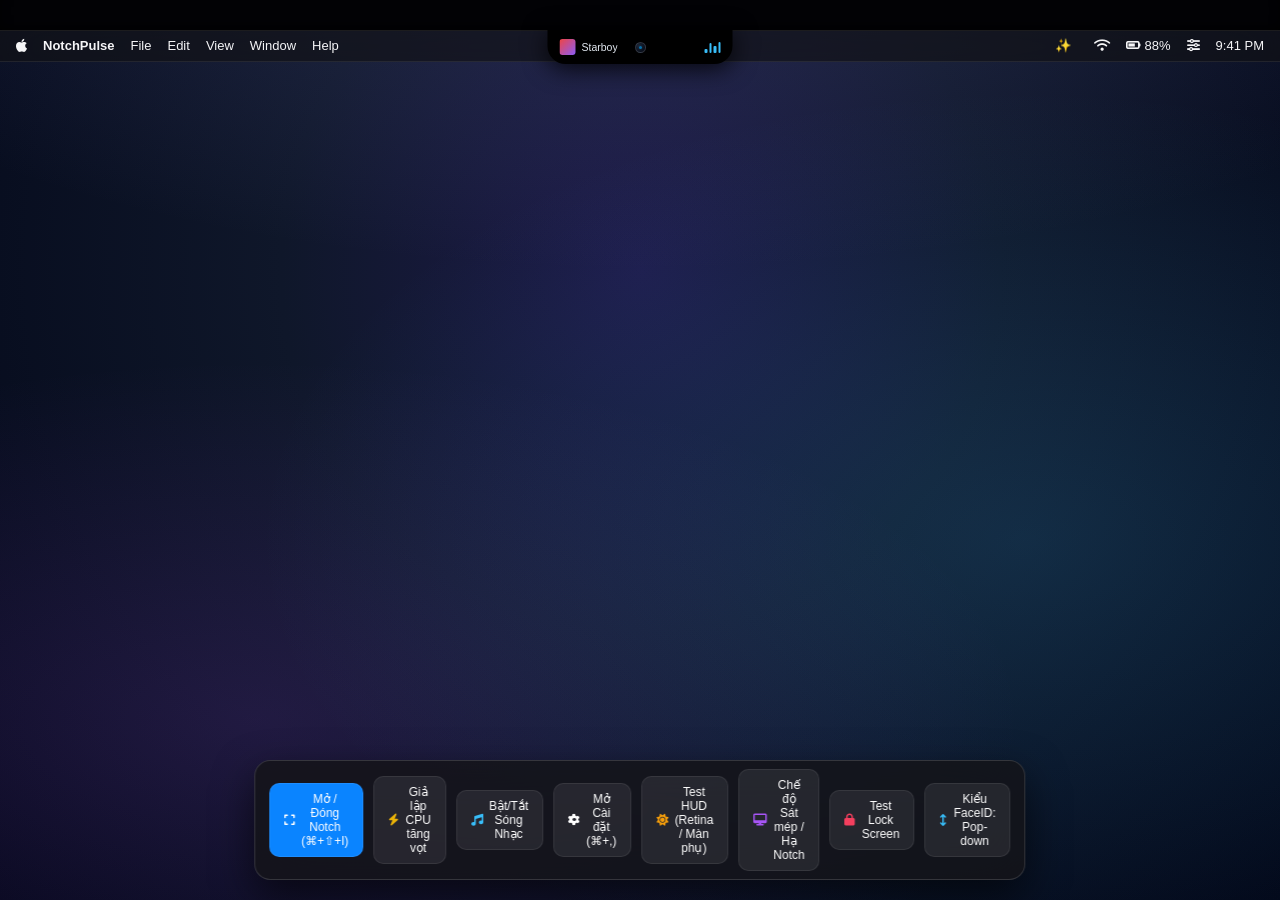
==== simulator/index.html @ 9ddbe123 "refactor(calendar): simplify event rows to clean native look and keep zero-overhead time scrolling" ====
<!DOCTYPE html>
<html lang="vi">
<head>
  <meta charset="UTF-8">
  <meta name="viewport" content="width=device-width, initial-scale=1.0">
  <title>NotchPulse - Interactive Web Simulator</title>
  <link rel="stylesheet" href="style.css?v=2.9.4.2">
  <!-- Phosphor / Lucide Icons via SVG or CDN -->
  <link rel="stylesheet" href="https://cdnjs.cloudflare.com/ajax/libs/font-awesome/6.5.1/css/all.min.css">
</head>
<body class="bezel-mode">

  <!-- macOS Desktop Container -->
  <div class="desktop">
    <div class="desktop-wallpaper"></div>

    <!-- macOS Menu Bar -->
    <div class="menu-bar">
      <div class="menu-left">
        <span class="menu-item"><i class="fa-brands fa-apple" style="font-size: 15px;"></i></span>
        <span class="menu-item menu-app-name">NotchPulse</span>
        <span class="menu-item">File</span>
        <span class="menu-item">Edit</span>
        <span class="menu-item">View</span>
        <span class="menu-item">Window</span>
        <span class="menu-item">Help</span>
      </div>

      <div class="menu-right">
        <!-- Sparkle Menu Button for NotchPulse -->
        <button id="sparkleMenuBtn" class="sparkle-icon-btn" title="NotchPulse Options">
          <i class="fa-solid fa-sparkles"></i> ✨
        </button>
        <span class="menu-item"><i class="fa-solid fa-wifi"></i></span>
        <span class="menu-item"><i class="fa-solid fa-battery-three-quarters"></i> 88%</span>
        <span class="menu-item"><i class="fa-solid fa-sliders"></i></span>
        <span class="menu-item" id="menuClock">9:41 PM</span>
      </div>
    </div>

    <!-- Sparkle Dropdown Menu -->
    <div id="sparkleMenu" class="menu-dropdown">
      <div class="dropdown-item" onclick="toggleSettings(true)">
        <span>Settings...</span>
        <span style="font-size: 11px; opacity: 0.6;">⌘,</span>
      </div>
      <div class="dropdown-item">Check for Updates...</div>
      <div class="dropdown-divider"></div>
      <div class="dropdown-item" onclick="location.reload()">Restart NotchPulse</div>
      <div class="dropdown-item" style="color: #ff6b6b;">Quit</div>
    </div>

    <!-- ==========================================
         INTERACTIVE NOTCH PULSE
         ========================================== -->
    <div class="notch-wrapper">
      <div id="notchPulse" class="notch" onclick="toggleNotch()">
        
        <!-- Closed Notch State -->
        <div class="notch-closed-content">
          <!-- HUD Preview Overlay (Retina vs External Display) -->
          <div class="hud-sneak-preview" id="hudSneakPreview" style="display: none;">
            <div class="hud-left" id="hudDisplayToggle" onclick="toggleHudDisplay(event)" title="Click để chuyển đổi giữa Retina & Màn phụ">
              <i id="hudIcon" class="fa-solid fa-sun" style="color: #fff; font-size: 13px;"></i>
              <span id="hudTitle" style="color: #fff; font-size: 13px; font-weight: 600;">Retina</span>
            </div>
            <div class="camera-cutout">
              <div class="camera-lens-dot"></div>
            </div>
            <div class="hud-right">
              <div class="hud-slider-track">
                <div class="hud-slider-fill" id="hudSliderFill" style="width: 65%;"></div>
              </div>
              <span id="hudPercent" style="color: #888; font-size: 12px; font-weight: 500; min-width: 28px;">65%</span>
            </div>
          </div>

          <div class="music-sneak-preview" id="musicSneakPreview">
            <!-- Left: Song Preview -->
            <div class="sneak-song-info">
              <div class="sneak-album-art"></div>
              <span>Starboy</span>
            </div>

            <!-- Center: Camera Lens -->
            <div class="camera-cutout">
              <div class="camera-lens-dot"></div>
            </div>

            <!-- Right: Dynamic Audio Wave Visualizer -->
            <div class="wave-bars">
              <div class="wave-bar"></div>
              <div class="wave-bar"></div>
              <div class="wave-bar"></div>
              <div class="wave-bar"></div>
            </div>
          </div>
        </div>

        <!-- Open Notch State (640px x 190px) -->
        <div class="notch-open-content" onclick="event.stopPropagation()">
          
          <!-- Header Bar: Tabs, Camera Cutout & Status (100% Matching Native NotchPulse) -->
          <div class="notch-header">
            <!-- Left: Capsule Tab Bar (Icon-only matching TabSelectionView.swift & user screenshot) -->
            <div class="tabs-capsule" id="tabsCapsule">
              <button class="tab-btn" data-tab="home" title="Home">
                <i class="fa-solid fa-house"></i>
              </button>
              <button class="tab-btn" data-tab="shelf" title="Shelf">
                <i class="fa-solid fa-inbox"></i>
              </button>
              <!-- NEW STATS TAB -->
              <button id="tabBtnStats" class="tab-btn active" data-tab="stats" title="System Monitor">
                <i class="fa-solid fa-microchip"></i>
              </button>
            </div>

            <!-- Center: Hardware Camera Notch Area -->
            <div class="header-notch-center">
              <div class="header-camera-lens">
                <div class="camera-lens-dot"></div>
              </div>
            </div>

            <!-- Right: Status Indicators (Camera, Battery 51%, Settings, Close) -->
            <div class="header-actions">
              <!-- Camera Mirror Icon -->
              <button class="header-btn" title="Mirror/Webcam" onclick="toggleCameraPreview()">
                <i class="fa-solid fa-camera"></i>
              </button>
              
              <!-- Battery Indicator matching user's photo (51% + Charging Plug) -->
              <div class="header-battery-group" title="Battery: 51% (Charging)">
                <span class="header-cam-dot"></span>
                <span class="header-battery-pct">51%</span>
                <div class="header-battery-icon-pill">
                  <div class="header-battery-level-fill"></div>
                  <i class="fa-solid fa-bolt header-battery-bolt"></i>
                </div>
              </div>

              <!-- Settings & Close -->
              <button class="header-btn" title="Settings" onclick="toggleSettings(true)">
                <i class="fa-solid fa-gear"></i>
              </button>
              <button class="header-btn close-btn" title="Close Notch" onclick="toggleNotch(false)">
                <i class="fa-solid fa-xmark"></i>
              </button>
            </div>
          </div>

          <!-- TAB 1: HOME PANE -->
          <div id="tabPane-home" class="tab-pane">
            <div class="home-view">
              <div class="music-player-card">
                <div class="player-art">🎵</div>
                <div class="player-details">
                  <div class="song-title">AIN BOY &amp; HYO</div>
                  <div class="artist-name">AY HI</div>
                  <div class="progress-bar-wrap">
                    <div class="progress-bar-fill" style="width: 45%;"></div>
                  </div>
                  <div class="player-controls">
                    <i class="fa-solid fa-backward-step control-icon"></i>
                    <i class="fa-solid fa-play control-icon" style="font-size: 16px; color: #fff;"></i>
                    <i class="fa-solid fa-forward-step control-icon"></i>
                    <i class="fa-solid fa-volume-high control-icon" style="font-size: 12px; margin-left: 8px;"></i>
                    <span style="font-size: 10.5px; color: #888; margin-left: auto;">5:31</span>
                  </div>
                </div>
              </div>
              <!-- RIGHT: CALENDAR WIDGET MATCHING USER SCREENSHOT -->
              <div class="calendar-widget-card" id="calendarWidget">
                <!-- Top Row: Month/Year + Date Picker -->
                <div class="cal-top-row">
                  <div class="cal-month-year">
                    <div class="cal-month">Sep</div>
                    <div class="cal-year">2026</div>
                  </div>

                  <!-- Date Picker with Hover Expansion -->
                  <div class="cal-date-picker" id="calDatePicker">
                    <div class="date-item">
                      <span class="day-name">Wed</span>
                      <span class="day-num">02</span>
                    </div>
                    <div class="date-item">
                      <span class="day-name">Thu</span>
                      <span class="day-num">03</span>
                    </div>
                    <div class="date-item active">
                      <span class="day-name">Fri</span>
                      <span class="day-num">04</span>
                    </div>
                    <div class="date-item">
                      <span class="day-name">Sat</span>
                      <span class="day-num">05</span>
                    </div>
                    <div class="date-item">
                      <span class="day-name">Sun</span>
                      <span class="day-num">06</span>
                    </div>
                    <div class="date-item">
                      <span class="day-name">Mon</span>
                      <span class="day-num">07</span>
                    </div>
                  </div>
                </div>

                <!-- Event List filling down to the bottom -->
                <div class="cal-events-list">
                  <div class="event-item">
                    <div class="event-indicator green"></div>
                    <div class="event-details">
                      <span class="event-title">Lab Meeting</span>
                      <span class="event-time">11:00 - 12:30</span>
                    </div>
                  </div>
                  <div class="event-item">
                    <div class="event-indicator cyan"></div>
                    <div class="event-details">
                      <span class="event-title">Dinner</span>
                      <span class="event-time">18:00 - 19:30</span>
                    </div>
                  </div>
                  <div class="event-item">
                    <div class="event-indicator purple"></div>
                    <div class="event-details">
                      <span class="event-title">Antigravity Coding</span>
                      <span class="event-time">20:30</span>
                    </div>
                  </div>
                </div>
              </div>

              <!-- Camera Mirror Card (Appears instantly without delay) -->
              <div class="camera-mirror-card" id="cameraMirrorCard" style="display: none;">
                <div class="mirror-video-sim">
                  <div class="mirror-dot-live"></div>
                  <i class="fa-solid fa-camera mirror-sim-icon"></i>
                  <span class="mirror-sim-label">Live Camera</span>
                </div>
              </div>
            </div>
          </div>

          <!-- TAB 2: SHELF PANE (100% MATCHING USER SCREENSHOT) -->
          <div id="tabPane-shelf" class="tab-pane">
            <div class="shelf-view">
              <!-- Left Card: AirDrop with dashed border -->
              <div class="shelf-card airdrop-card">
                <div class="airdrop-icon-circle">
                  <i class="fa-solid fa-podcast"></i>
                </div>
                <span class="shelf-card-title">AirDrop</span>
              </div>
              <!-- Right Card: Dropped File with dashed border -->
              <div class="shelf-card file-card">
                <div class="shelf-file-badge">
                  <div class="zip-tag">ZIP</div>
                  <i class="fa-solid fa-file-zipper file-zip-icon"></i>
                </div>
                <span class="shelf-card-title">NotchPulse<br>main.zip</span>
              </div>
            </div>
          </div>

          <!-- TAB 3: STATS PANE (OUR NEW FEATURE IN EXACT 'STATS' APP STYLE!) -->
          <div id="tabPane-stats" class="tab-pane active">
            <div class="stats-view">
              
              <!-- CPU CARD -->
              <div class="stat-card">
                <div class="stat-header">
                  <div class="stat-title-group">
                    <div class="stat-icon-badge cpu"><i class="fa-solid fa-microchip"></i></div>
                    <span class="stat-name">CPU</span>
                  </div>
                  <span id="statCpuVal" class="stat-value cpu">14%</span>
                </div>

                <!-- Real-time Sparkline Graph -->
                <div class="sparkline-container">
                  <svg id="cpuSparkline" class="sparkline-svg"></svg>
                </div>

                <!-- Segmented Bar (User | System | Idle) -->
                <div class="segmented-bar">
                  <div id="segUser" class="seg-user"></div>
                  <div id="segSys" class="seg-sys"></div>
                  <div class="seg-idle"></div>
                </div>

                <!-- Breakdown Labels -->
                <div class="breakdown-row">
                  <div class="legend-item">
                    <span class="legend-dot dot-blue"></span>
                    <span id="lblUser">U:10%</span>
                  </div>
                  <div class="legend-item">
                    <span class="legend-dot dot-orange"></span>
                    <span id="lblSys">S:4%</span>
                  </div>
                  <div class="legend-item">
                    <span class="legend-dot dot-gray"></span>
                    <span id="lblIdle">I:86%</span>
                  </div>
                </div>

                <!-- Top Process -->
                <div class="top-proc-badge">
                  <span class="proc-name" id="topCpuProcName"><i class="fa-solid fa-fire" style="color: #ff9f0a; font-size: 8px;"></i> WindowServer</span>
                  <span class="proc-val cpu" id="topCpuProcVal">4.8%</span>
                </div>
              </div>

              <!-- RAM CARD -->
              <div class="stat-card">
                <div class="stat-header">
                  <div class="stat-title-group">
                    <div class="stat-icon-badge ram"><i class="fa-solid fa-memory"></i></div>
                    <span class="stat-name">RAM</span>
                  </div>
                  <span id="statRamVal" class="stat-value ram">10.3 GB</span>
                </div>

                <!-- Real-time Sparkline Graph -->
                <div class="sparkline-container">
                  <svg id="ramSparkline" class="sparkline-svg"></svg>
                </div>

                <!-- Segmented Bar (App | Wired | Compressed | Free) -->
                <div class="segmented-bar">
                  <div id="segApp" class="seg-app"></div>
                  <div id="segWired" class="seg-wired"></div>
                  <div id="segComp" class="seg-comp"></div>
                  <div class="seg-free"></div>
                </div>

                <!-- Breakdown Labels & Pressure -->
                <div class="breakdown-row">
                  <div class="legend-item">
                    <span class="legend-dot dot-green"></span>
                    <span>App:6.8G</span>
                  </div>
                  <div class="legend-item">
                    <span class="legend-dot dot-orange"></span>
                    <span>Wired:2.1G</span>
                  </div>
                  <div class="pressure-badge">
                    <span class="legend-dot dot-green"></span>
                    <span>Normal</span>
                  </div>
                </div>

                <!-- Top Process -->
                <div class="top-proc-badge">
                  <span class="proc-name"><i class="fa-solid fa-shapes" style="color: #30d158; font-size: 8px;"></i> Google Chrome</span>
                  <span class="proc-val ram">1.8 GB</span>
                </div>
              </div>

              <!-- GPU CARD -->
              <div class="stat-card">
                <div class="stat-header">
                  <div class="stat-title-group">
                    <div class="stat-icon-badge gpu"><i class="fa-solid fa-tv"></i></div>
                    <span class="stat-name">GPU</span>
                  </div>
                  <span id="statGpuVal" class="stat-value gpu">8%</span>
                </div>

                <!-- Real-time Sparkline Graph -->
                <div class="sparkline-container">
                  <svg id="gpuSparkline" class="sparkline-svg"></svg>
                </div>

                <!-- Progress Bar -->
                <div class="segmented-bar">
                  <div id="segGpu" class="seg-gpu-fill"></div>
                </div>

                <!-- Breakdown Labels & Chip Info -->
                <div class="breakdown-row">
                  <span style="color: #aaa; font-weight: 500;">Apple M4</span>
                  <span style="background: rgba(191,90,242,0.2); color: #c084fc; padding: 1px 5px; border-radius: 4px; font-size: 8px; font-weight: 700;">Metal 3</span>
                </div>

                <!-- Acceleration Status -->
                <div class="top-proc-badge">
                  <span class="proc-name"><i class="fa-solid fa-bolt" style="color: #eab308; font-size: 8px;"></i> Hardware Accel</span>
                  <span class="proc-val" style="color: #30d158;">Active</span>
                </div>
              </div>

            </div>
          </div>

        </div>
      </div>
    </div>

    <!-- ==========================================
         macOS SEQUOIA SETTINGS WINDOW
         ========================================== -->
    <div id="settingsOverlay" class="settings-window-overlay" onclick="toggleSettings(false)">
      <div class="settings-window" onclick="event.stopPropagation()">
        
        <!-- Window Sidebar -->
        <div class="settings-sidebar">
          <div class="window-traffic-lights">
            <div class="traffic-light traffic-close" onclick="toggleSettings(false)"></div>
            <div class="traffic-light traffic-minimize"></div>
            <div class="traffic-light traffic-maximize"></div>
          </div>

          <div class="sidebar-list">
            <div class="sidebar-item" data-tab="general">
              <i class="fa-solid fa-gear"></i>
              <span>General</span>
            </div>
            <div class="sidebar-item" data-tab="appearance">
              <i class="fa-solid fa-eye"></i>
              <span>Appearance</span>
            </div>
            <div class="sidebar-item" data-tab="media">
              <i class="fa-solid fa-play"></i>
              <span>Media</span>
            </div>
            <div class="sidebar-item" data-tab="calendar">
              <i class="fa-solid fa-calendar"></i>
              <span>Calendar</span>
            </div>
            <div class="sidebar-item" data-tab="hud">
              <i class="fa-solid fa-sliders"></i>
              <span>HUDs</span>
            </div>
            
            <!-- SYSTEM MONITOR TAB (DISPLAYED RIGHT UNDER HUDs) -->
            <div class="sidebar-item active highlighted" data-tab="systemMonitor">
              <i class="fa-solid fa-microchip"></i>
              <span>System Monitor</span>
            </div>

            <div class="sidebar-item" data-tab="battery">
              <i class="fa-solid fa-battery-full"></i>
              <span>Battery</span>
            </div>
            <div class="sidebar-item" data-tab="shelf">
              <i class="fa-solid fa-box-archive"></i>
              <span>Shelf</span>
            </div>
            <div class="sidebar-item" data-tab="shortcuts">
              <i class="fa-solid fa-keyboard"></i>
              <span>Shortcuts</span>
            </div>
            <div class="sidebar-item" data-tab="about">
              <i class="fa-solid fa-circle-info"></i>
              <span>About</span>
            </div>
          </div>
        </div>

        <!-- Window Detail Panel -->
        <div class="settings-detail">
          <h2 id="settingsDetailTitle" class="detail-header">System Monitor</h2>

          <!-- SYSTEM MONITOR SETTINGS CONTENT -->
          <div id="settingsSystemMonitorContent">
            
            <!-- Card 1: Main Toggle & Permissions -->
            <div class="settings-card">
              <div class="settings-row">
                <div class="row-label-group">
                  <div class="row-title">Enable System Monitor (Stats)</div>
                  <div class="row-subtitle">Monitor real-time CPU, RAM, and GPU load in a dedicated Notch tab inspired by the 'Stats' app.</div>
                </div>
                <label class="ios-switch">
                  <input type="checkbox" id="toggleEnableMonitor" checked>
                  <span class="switch-slider"></span>
                </label>
              </div>

              <!-- System Access Confirmation Card -->
              <div class="status-badge-card">
                <i class="fa-solid fa-shield-check"></i>
                <span><strong>System Monitoring Access:</strong> Active (Darwin Mach & IOKit native APIs)</span>
              </div>
            </div>

            <!-- Card 2: Display Options -->
            <div class="settings-card">
              <div class="settings-row">
                <div class="row-label-group">
                  <div class="row-title">Show Top Processes</div>
                  <div class="row-subtitle">Display top resource-consuming applications directly in each metric card.</div>
                </div>
                <label class="ios-switch">
                  <input type="checkbox" id="toggleShowProcesses" checked>
                  <span class="switch-slider"></span>
                </label>
              </div>
            </div>

            <!-- Card 3: Live Preview -->
            <div class="settings-card">
              <div class="row-title" style="margin-bottom: 8px;">Live Preview</div>
              <div class="settings-preview-grid">
                <div class="preview-stat-card">
                  <div style="font-size: 11px; color: #888;">CPU Total</div>
                  <div id="previewCpu" style="font-size: 18px; font-weight: 700; color: #60a5fa; margin-top: 4px;">14%</div>
                </div>
                <div class="preview-stat-card">
                  <div style="font-size: 11px; color: #888;">RAM Used</div>
                  <div id="previewRam" style="font-size: 15px; font-weight: 700; color: #4ade80; margin-top: 4px;">10.3 / 16 GB</div>
                </div>
                <div class="preview-stat-card">
                  <div style="font-size: 11px; color: #888;">GPU Load</div>
                  <div id="previewGpu" style="font-size: 18px; font-weight: 700; color: #c084fc; margin-top: 4px;">8%</div>
                </div>
              </div>
            </div>

          </div>

          <!-- GENERIC TAB CONTENT -->
          <div id="settingsGenericContent" style="display: none;">
            <div class="settings-card">
              <p id="genericDesc" style="color: #aaa; font-size: 13px;">Tab configuration options.</p>
            </div>
          </div>

        </div>

      </div>
    </div>

    <!-- ==========================================
         BOTTOM QUICK CONTROL DOCK
         ========================================== -->
    <div class="bottom-dock">
      <button class="dock-btn primary" onclick="toggleNotch()">
        <i class="fa-solid fa-expand"></i>
        <span>Mở / Đóng Notch (⌘+⇧+I)</span>
      </button>
      <button class="dock-btn" onclick="triggerCpuSpike()">
        <i class="fa-solid fa-bolt" style="color: #eab308;"></i>
        <span>Giả lập CPU tăng vọt</span>
      </button>
      <button class="dock-btn" onclick="toggleMusicPlayback()">
        <i class="fa-solid fa-music" style="color: #38bdf8;"></i>
        <span>Bật/Tắt Sóng Nhạc</span>
      </button>
      <button class="dock-btn" onclick="toggleSettings(true)">
        <i class="fa-solid fa-gear"></i>
        <span>Mở Cài đặt (⌘+,)</span>
      </button>
      <button class="dock-btn" onclick="triggerBrightnessHUD()">
        <i class="fa-solid fa-sun" style="color: #f59e0b;"></i>
        <span>Test HUD (Retina / Màn phụ)</span>
      </button>
      <button class="dock-btn" id="toggleBezelBtn" onclick="toggleBezelMode()">
        <i class="fa-solid fa-desktop" style="color: #a855f7;"></i>
        <span id="bezelModeLabel">Chế độ Sát mép / Hạ Notch</span>
      </button>
      <button class="dock-btn" onclick="toggleLockScreen()">
        <i class="fa-solid fa-lock" style="color: #f43f5e;"></i>
        <span>Test Lock Screen</span>
      </button>
      <button class="dock-btn" onclick="toggleFaceIDStyle()">
        <i class="fa-solid fa-arrows-up-down" style="color: #38bdf8;"></i>
        <span id="faceIDStyleLabel">Kiểu FaceID: Pop-down</span>
      </button>
    </div>

    <!-- ==========================================
         LOCK SCREEN SIMULATION OVERLAY
         ========================================== -->
    <div id="lockScreenOverlay" class="lock-screen-overlay">
      <div class="lock-ambient-bg">
        <div class="glow-circle-left"></div>
        <div class="glow-circle-right"></div>
      </div>
      
      <!-- Top FaceID Notch (Pop-down / Inline) -->
      <div id="lockFaceIDNotch" class="lock-faceid-container pop-down" onclick="toggleFaceIDStyle()" title="Nhấp để đổi giữa Pop-down và Inline">
        <div class="lock-faceid-content">
          <div class="lock-faceid-wing-left">
            <i class="fa-solid fa-face-smile lock-faceid-icon"></i>
          </div>
          <div class="lock-faceid-notch-center"></div>
          <div class="lock-faceid-wing-right">
            <i class="fa-solid fa-lock-open lock-faceid-status-badge"></i>
          </div>
          <div class="lock-faceid-text">Đã khớp!</div>
        </div>
      </div>

      <!-- Center Media Player -->
      <div class="lock-media-player">
        <div class="lock-album-art">🎵</div>
        <div class="lock-song-info">
          <div style="font-size: 24px; font-weight: 700; color: white;">Starboy</div>
          <div style="font-size: 16px; color: rgba(255,255,255,0.7); margin-top: 4px;">The Weeknd</div>
        </div>
        
        <div class="lock-progress">
          <div class="lock-progress-fill"></div>
        </div>
        
        <div class="lock-controls">
          <i class="fa-solid fa-backward-step"></i>
          <div class="lock-play-btn"><i class="fa-solid fa-pause"></i></div>
          <i class="fa-solid fa-forward-step"></i>
        </div>
      </div>
    </div>

  </div>

  <script src="app.js?v=2.9.4.2"></script>
</body>
</html>
---- simulator/style.css ----
:root {
  --bg-dark: #0d0e12;
  --notch-bg: #000000;
  --text-main: #f5f5f7;
  --text-secondary: #86868b;
  --text-muted: #55555c;
  --accent-blue: #0a84ff;
  --accent-green: #30d158;
  --accent-orange: #ff9f0a;
  --accent-purple: #bf5af2;
  --accent-red: #ff453a;
  --card-bg: rgba(255, 255, 255, 0.06);
  --card-border: rgba(255, 255, 255, 0.1);
  --window-bg: rgba(28, 28, 30, 0.92);
  --sidebar-bg: rgba(36, 36, 38, 0.75);
}

* {
  margin: 0;
  padding: 0;
  box-sizing: border-box;
  user-select: none;
}

body {
  font-family: -apple-system, BlinkMacSystemFont, "SF Pro Display", "SF Pro Text", "Helvetica Neue", sans-serif;
  background-color: var(--bg-dark);
  color: var(--text-main);
  height: 100vh;
  overflow: hidden;
  display: flex;
  flex-direction: column;
}

/* macOS Desktop Background */
.desktop {
  position: relative;
  flex: 1;
  width: 100%;
  height: 100%;
  background: radial-gradient(circle at 50% 30%, #1e1b4b 0%, #0f172a 40%, #020617 100%);
  overflow: hidden;
}

.desktop-wallpaper {
  position: absolute;
  inset: 0;
  background: 
    radial-gradient(ellipse 80% 50% at 50% -20%, rgba(120, 119, 198, 0.25), transparent),
    radial-gradient(ellipse 60% 50% at 80% 60%, rgba(56, 189, 248, 0.15), transparent),
    radial-gradient(ellipse 60% 40% at 20% 80%, rgba(168, 85, 247, 0.15), transparent);
  pointer-events: none;
}

/* macOS Top Menu Bar */
.menu-bar {
  height: 32px;
  background: rgba(18, 18, 20, 0.65);
  backdrop-filter: blur(25px);
  -webkit-backdrop-filter: blur(25px);
  display: flex;
  align-items: center;
  justify-content: space-between;
  padding: 0 16px;
  font-size: 13px;
  font-weight: 500;
  border-bottom: 1px solid rgba(255, 255, 255, 0.08);
  position: relative;
  z-index: 50; /* LOWER than notch-wrapper (10000) so notch is NEVER covered */
}

.menu-left, .menu-right {
  display: flex;
  align-items: center;
  gap: 16px;
}

.menu-item {
  color: var(--text-main);
  cursor: pointer;
  transition: opacity 0.15s;
}

.menu-item:hover {
  opacity: 0.75;
}

.menu-app-name {
  font-weight: 600;
}

.sparkle-icon-btn {
  display: flex;
  align-items: center;
  justify-content: center;
  background: transparent;
  border: none;
  color: #fbbf24;
  cursor: pointer;
  padding: 2px 6px;
  border-radius: 4px;
  transition: background 0.15s;
}

.sparkle-icon-btn:hover {
  background: rgba(255, 255, 255, 0.12);
}

/* Sparkle Menu Dropdown */
.menu-dropdown {
  position: absolute;
  top: 34px;
  right: 16px;
  background: rgba(30, 30, 35, 0.94);
  backdrop-filter: blur(24px);
  border: 1px solid rgba(255, 255, 255, 0.14);
  border-radius: 8px;
  box-shadow: 0 12px 32px rgba(0, 0, 0, 0.5);
  width: 190px;
  padding: 5px;
  display: none;
  flex-direction: column;
  z-index: 200;
}

.menu-dropdown.show {
  display: flex;
}

.dropdown-item {
  display: flex;
  align-items: center;
  justify-content: space-between;
  padding: 6px 10px;
  border-radius: 5px;
  font-size: 12.5px;
  cursor: pointer;
  color: #eee;
  transition: background 0.1s;
}

.dropdown-item:hover {
  background: rgba(255, 255, 255, 0.1);
}

.dropdown-divider {
  height: 1px;
  background: rgba(255, 255, 255, 0.1);
  margin: 4px 0;
}

/* ==========================================
   THE NOTCH PULSE CONTAINER
   ========================================== */
.notch-wrapper {
  position: absolute;
  top: 0;
  left: 50%;
  transform: translateX(-50%);
  z-index: 10000; /* ALWAYS ON TOP, ZERO OVERLAP OR CLIPPING */
  display: flex;
  justify-content: center;
  transition: top 0.3s cubic-bezier(0.16, 1, 0.3, 1);
}

/* Bezel Mode: creates a realistic MacBook bezel top clearance so physical notches or browser tabs NEVER obscure the Notch */
body.bezel-mode .desktop {
  padding-top: 30px;
}

body.bezel-mode .desktop::before {
  content: '';
  position: absolute;
  top: 0;
  left: 0;
  right: 0;
  height: 30px;
  background: #020205;
  z-index: 999;
  border-bottom: 1px solid rgba(255, 255, 255, 0.1);
  box-shadow: inset 0 -4px 10px rgba(0, 0, 0, 0.6);
}

body.bezel-mode .notch-wrapper {
  top: 30px;
}

/* Closed State: 185px x 34px */
.notch {
  background: #000000;
  width: 185px;
  height: 34px;
  border-bottom-left-radius: 18px;
  border-bottom-right-radius: 18px;
  box-shadow: 0 4px 24px rgba(0, 0, 0, 0.85);
  transition: width 0.36s cubic-bezier(0.16, 1, 0.3, 1), 
              height 0.36s cubic-bezier(0.16, 1, 0.3, 1),
              border-radius 0.36s ease;
  overflow: hidden;
  cursor: pointer;
  position: relative;
}

/* Open State: 640px x 200px (Plenty of room for tabs, camera, and cards) */
.notch.open {
  width: 640px;
  height: 200px;
  border-bottom-left-radius: 24px;
  border-bottom-right-radius: 24px;
  box-shadow: 0 24px 64px rgba(0, 0, 0, 0.95), 0 0 0 1px rgba(255, 255, 255, 0.12);
}

/* Closed Content (Camera Cutout & Music Visualizer Preview) */
.notch-closed-content {
  width: 100%;
  height: 34px;
  display: flex;
  align-items: center;
  justify-content: space-between;
  padding: 0 12px;
  opacity: 1;
  transition: opacity 0.2s ease;
}

.notch.open .notch-closed-content {
  opacity: 0;
  pointer-events: none;
  display: none;
}

.camera-cutout {
  width: 11px;
  height: 11px;
  background: radial-gradient(circle at 35% 35%, #1e293b 0%, #030712 85%);
  border-radius: 50%;
  border: 1px solid rgba(255, 255, 255, 0.15);
  position: absolute;
  left: 50%;
  transform: translateX(-50%);
}

.camera-lens-dot {
  width: 3px;
  height: 3px;
  background: #0284c7;
  border-radius: 50%;
  margin: 3px auto;
  opacity: 0.8;
}

/* Audio Visualizer Waves (Closed Notch) */
.music-sneak-preview {
  display: flex;
  align-items: center;
  gap: 8px;
  width: 100%;
  justify-content: space-between;
}

.sneak-song-info {
  display: flex;
  align-items: center;
  gap: 6px;
  font-size: 10.5px;
  color: #e2e8f0;
  max-width: 70px;
  overflow: hidden;
  white-space: nowrap;
  text-overflow: ellipsis;
}

.sneak-album-art {
  width: 16px;
  height: 16px;
  border-radius: 3px;
  background: linear-gradient(135deg, #ef4444, #8b5cf6);
  flex-shrink: 0;
}

.wave-bars {
  display: flex;
  align-items: flex-end;
  gap: 2px;
  height: 12px;
}

.wave-bar {
  width: 2.5px;
  background: #38bdf8;
  border-radius: 1px;
  animation: bounceWave 0.8s infinite ease-in-out alternate;
}

.wave-bar:nth-child(1) { height: 4px; animation-delay: 0.1s; }
.wave-bar:nth-child(2) { height: 10px; animation-delay: 0.3s; }
.wave-bar:nth-child(3) { height: 7px; animation-delay: 0.2s; }
.wave-bar:nth-child(4) { height: 11px; animation-delay: 0.4s; }

@keyframes bounceWave {
  0% { height: 3px; }
  100% { height: 12px; }
}

/* Closed Notch HUD Preview */
.hud-sneak-preview {
  width: 100%;
  height: 100%;
  display: flex;
  align-items: center;
  justify-content: space-between;
  padding: 0 10px;
  box-sizing: border-box;
}

.hud-left {
  display: flex;
  align-items: center;
  gap: 6px;
  cursor: pointer;
  padding: 2px 7px;
  border-radius: 6px;
  background: rgba(255, 255, 255, 0.08);
  border: 1px solid rgba(255, 255, 255, 0.12);
  user-select: none;
  transition: all 0.2s cubic-bezier(0.16, 1, 0.3, 1);
}

.hud-left:hover {
  background: rgba(255, 255, 255, 0.18);
  border-color: rgba(255, 255, 255, 0.25);
  transform: scale(1.04);
}

.hud-right {
  display: flex;
  align-items: center;
  gap: 8px;
}

.hud-slider-track {
  width: 65px;
  height: 6px;
  background: rgba(255, 255, 255, 0.2);
  border-radius: 3px;
  overflow: hidden;
  position: relative;
}

.hud-slider-fill {
  height: 100%;
  background: #ffffff;
  border-radius: 3px;
  transition: width 0.15s ease;
}

/* ==========================================
   OPEN NOTCH VIEW (640px x 200px)
   ========================================== */
.notch-open-content {
  width: 640px;
  height: 200px;
  display: none;
  flex-direction: column;
  padding: 8px 14px 12px 14px;
  box-sizing: border-box;
}

.notch.open .notch-open-content {
  display: flex;
}

/* Notch Header (100% Matching Native NotchPulse) */
.notch-header {
  height: 34px;
  display: flex;
  align-items: center;
  justify-content: space-between;
  margin-bottom: 8px;
  padding: 0 4px;
  position: relative;
}

/* Tabs: Capsule Container matching user photo & TabSelectionView.swift */
.tabs-capsule {
  display: flex;
  align-items: center;
  background: rgba(255, 255, 255, 0.12);
  border-radius: 999px;
  padding: 2.5px;
  gap: 2px;
}

.tab-btn {
  display: flex;
  align-items: center;
  justify-content: center;
  width: 30px;
  height: 26px;
  border-radius: 999px;
  border: none;
  background: transparent;
  color: rgba(255, 255, 255, 0.6);
  font-size: 11.5px;
  cursor: pointer;
  transition: all 0.2s cubic-bezier(0.16, 1, 0.3, 1);
}

.tab-btn.active {
  background: rgba(255, 255, 255, 0.24);
  color: #ffffff;
  box-shadow: 0 1px 4px rgba(0, 0, 0, 0.35);
}

.tab-btn:hover:not(.active) {
  color: #ffffff;
  background: rgba(255, 255, 255, 0.08);
}

/* Hardware Camera Notch Area (Center) */
.header-notch-center {
  width: 140px;
  height: 32px;
  display: flex;
  align-items: center;
  justify-content: center;
  pointer-events: none;
}

.header-camera-lens {
  width: 10px;
  height: 10px;
  border-radius: 50%;
  background: radial-gradient(circle at 35% 35%, #1e293b 0%, #030712 85%);
  border: 1px solid rgba(255, 255, 255, 0.15);
  display: flex;
  align-items: center;
  justify-content: center;
}

/* Right Status Indicators & Controls */
.header-actions {
  display: flex;
  align-items: center;
  gap: 6px;
}

.header-battery-group {
  display: flex;
  align-items: center;
  gap: 4px;
  padding: 2px 6px;
  background: rgba(255, 255, 255, 0.05);
  border-radius: 8px;
  user-select: none;
}

.header-cam-dot {
  width: 6px;
  height: 6px;
  border-radius: 50%;
  background: #22c55e;
  box-shadow: 0 0 6px rgba(34, 197, 94, 0.6);
  margin-right: 1px;
}

.header-battery-pct {
  font-size: 11.5px;
  font-weight: 600;
  color: #e5e5e5;
  font-variant-numeric: tabular-nums;
}

.header-battery-icon-pill {
  width: 20px;
  height: 11px;
  border: 1.5px solid #22c55e;
  border-radius: 3px;
  position: relative;
  display: flex;
  align-items: center;
  padding: 1px;
}

.header-battery-level-fill {
  width: 51%;
  height: 100%;
  background: #22c55e;
  border-radius: 1px;
}

.header-battery-bolt {
  font-size: 7.5px;
  color: #ffffff;
  position: absolute;
  left: 50%;
  top: 50%;
  transform: translate(-50%, -50%);
  filter: drop-shadow(0 0 1px rgba(0,0,0,0.8));
}

.header-btn {
  width: 26px;
  height: 26px;
  border-radius: 50%;
  background: rgba(255, 255, 255, 0.1);
  border: none;
  color: #ccc;
  display: flex;
  align-items: center;
  justify-content: center;
  cursor: pointer;
  font-size: 11.5px;
  transition: background 0.15s, color 0.15s, transform 0.1s;
}

.header-btn:hover {
  background: rgba(255, 255, 255, 0.2);
  color: #fff;
  transform: scale(1.05);
}

.header-btn.close-btn:hover {
  background: rgba(239, 68, 68, 0.35);
  color: #f87171;
}

/* Tab Content Panes */
.tab-pane {
  flex: 1;
  display: none;
  animation: fadeIn 0.25s ease forwards;
}

.tab-pane.active {
  display: flex;
}

@keyframes fadeIn {
  from { opacity: 0; transform: translateY(4px); }
  to { opacity: 1; transform: translateY(0); }
}

/* ==========================================
   TAB 1: HOME VIEW
   ========================================== */
.home-view {
  display: flex;
  gap: 16px;
  align-items: center;
  width: 100%;
  height: 100%;
}

.music-player-card {
  flex: 3; /* 60% ratio */
  background: var(--card-bg);
  border: 1px solid var(--card-border);
  border-radius: 14px;
  padding: 12px;
  display: flex;
  gap: 14px;
  align-items: center;
  height: 100%;
}

.player-art {
  width: 100px;
  height: 100px;
  border-radius: 10px;
  background: linear-gradient(135deg, #f43f5e, #8b5cf6);
  box-shadow: 0 8px 18px rgba(244, 63, 94, 0.3);
  display: flex;
  align-items: center;
  justify-content: center;
  font-size: 32px;
  flex-shrink: 0;
}

.player-details {
  flex: 1;
  display: flex;
  flex-direction: column;
  justify-content: center;
  gap: 8px;
}

.player-details .song-title {
  font-size: 15px;
  font-weight: 700;
  color: #fff;
}

.player-details .artist-name {
  font-size: 12px;
  color: var(--text-secondary);
}

.progress-bar-wrap {
  width: 100%;
  height: 4px;
  background: rgba(255, 255, 255, 0.15);
  border-radius: 2px;
  margin: 4px 0;
  position: relative;
}

.progress-bar-fill {
  width: 45%;
  height: 100%;
  background: #38bdf8;
  border-radius: 2px;
}

.player-controls {
  display: flex;
  align-items: center;
  gap: 14px;
}

.control-icon {
  cursor: pointer;
  color: #ccc;
  transition: color 0.15s, transform 0.1s;
}

.control-icon:hover {
  color: #fff;
  transform: scale(1.1);
}

.home-widgets {
  flex: 1;
  display: flex;
  flex-direction: column;
  gap: 8px;
  height: 100%;
}

.mini-widget {
  flex: 1;
  background: var(--card-bg);
  border: 1px solid var(--card-border);
  border-radius: 12px;
  padding: 10px 14px;
  display: flex;
  align-items: center;
  justify-content: space-between;
}

/* Calendar Widget matching user's requested layout & styling */
.calendar-widget-card {
  flex: 2; /* 40% ratio */
  display: flex;
  flex-direction: column;
  height: 148px;
  max-height: 148px;
  min-height: 148px;
  justify-content: flex-start;
  padding: 2px 6px;
  min-width: 0;
  overflow: hidden;
  box-sizing: border-box;
}

.cal-top-row {
  display: flex;
  align-items: center;
  justify-content: space-between;
  gap: 12px;
  margin-bottom: 4px;
  flex-shrink: 0;
}

.cal-month-year {
  display: flex;
  flex-direction: column;
  line-height: 1.1;
  user-select: none;
}

.cal-month {
  font-size: 15px;
  font-weight: 700;
  color: #ffffff;
  letter-spacing: -0.2px;
}

.cal-year {
  font-size: 12.5px;
  font-weight: 400;
  color: #888888;
}

/* Compact date picker: weekdays hidden by default, smoothly expanded on hover */
.cal-date-picker {
  display: flex;
  align-items: center;
  gap: 3px;
  padding: 3px 4px;
  background: rgba(255, 255, 255, 0.03);
  border: 1px solid rgba(255, 255, 255, 0.06);
  border-radius: 10px;
  transition: all 0.28s cubic-bezier(0.16, 1, 0.3, 1);
}

.date-item {
  display: flex;
  flex-direction: column;
  align-items: center;
  justify-content: center;
  padding: 3px 6px;
  border-radius: 7px;
  cursor: pointer;
  min-width: 26px;
  user-select: none;
  transition: all 0.22s cubic-bezier(0.16, 1, 0.3, 1);
}

.date-item .day-name {
  font-size: 9.5px;
  font-weight: 500;
  color: #777;
  max-height: 0;
  opacity: 0;
  transform: translateY(-4px) scale(0.85);
  overflow: hidden;
  transition: max-height 0.25s cubic-bezier(0.16, 1, 0.3, 1),
              opacity 0.2s ease,
              transform 0.25s cubic-bezier(0.16, 1, 0.3, 1),
              margin 0.25s ease;
  margin-bottom: 0;
}

.cal-date-picker:hover .date-item .day-name {
  max-height: 16px;
  opacity: 0.8;
  transform: translateY(0) scale(1);
  margin-bottom: 2px;
}

.date-item .day-num {
  font-size: 12px;
  font-weight: 600;
  color: #bbb;
  transition: color 0.15s ease;
}

.date-item:hover .day-num {
  color: #fff;
}

.date-item.active {
  background: rgba(30, 64, 175, 0.45);
  border: 1px solid rgba(59, 130, 246, 0.4);
}

.date-item.active .day-name {
  color: #93c5fd;
  opacity: 1;
}

.date-item.active .day-num {
  color: #3b82f6;
  background: rgba(59, 130, 246, 0.2);
  border-radius: 50%;
  width: 20px;
  height: 20px;
  display: flex;
  align-items: center;
  justify-content: center;
  font-weight: 700;
}

/* Event List filling vertical space cleanly and shrinking when date picker expands */
.cal-events-list {
  flex: 1;
  min-height: 0;
  height: 100%;
  display: flex;
  flex-direction: column;
  gap: 3px;
  justify-content: flex-start;
  margin-top: 1px;
  padding-top: 1px;
  padding-bottom: 8px;
  overflow-y: auto;
  overflow-x: hidden;
  scrollbar-width: none;
  transition: all 0.28s cubic-bezier(0.16, 1, 0.3, 1);
}

.cal-events-list::-webkit-scrollbar {
  display: none;
}

.event-item {
  display: flex;
  align-items: center;
  gap: 8px;
  padding: 4px 6px;
  border-radius: 6px;
  border-bottom: 1px solid rgba(255, 255, 255, 0.05);
  transition: all 0.2s ease;
}

.event-item:hover {
  background: rgba(255, 255, 255, 0.06);
}

.event-item:last-child {
  border-bottom: none;
}

.event-indicator {
  width: 3px;
  height: 18px;
  border-radius: 2px;
  flex-shrink: 0;
}

.event-indicator.purple {
  background: #c084fc;
}

.event-indicator.cyan {
  background: #38bdf8;
}

.event-indicator.green {
  background: #4ade80;
}

.event-details {
  display: flex;
  align-items: center;
  justify-content: space-between;
  flex: 1;
  font-size: 12px;
}

.event-title {
  color: #e5e5e5;
  font-weight: 500;
}

.event-time {
  color: #888888;
  font-size: 11px;
  font-variant-numeric: tabular-nums;
}

/* Camera Mirror Card */
.camera-mirror-card {
  width: 140px;
  height: 100%;
  background: #020204;
  border: 1px solid rgba(255, 255, 255, 0.12);
  border-radius: 12px;
  overflow: hidden;
  display: flex;
  align-items: center;
  justify-content: center;
  flex-shrink: 0;
  animation: fadeInScale 0.22s cubic-bezier(0.16, 1, 0.3, 1);
  box-shadow: 0 4px 16px rgba(0, 0, 0, 0.5);
}

.mirror-video-sim {
  display: flex;
  flex-direction: column;
  align-items: center;
  justify-content: center;
  gap: 8px;
  position: relative;
}

.mirror-dot-live {
  width: 8px;
  height: 8px;
  border-radius: 50%;
  background: #22c55e;
  box-shadow: 0 0 8px rgba(34, 197, 94, 0.8);
  position: absolute;
  top: -12px;
  right: -12px;
}

.mirror-sim-icon {
  font-size: 28px;
  color: #60a5fa;
}

.mirror-sim-label {
  font-size: 11.5px;
  font-weight: 600;
  color: #e2e8f0;
}

@keyframes fadeInScale {
  from { opacity: 0; transform: scale(0.92); }
  to { opacity: 1; transform: scale(1); }
}

/* ==========================================
   TAB 2: SHELF VIEW (100% Matching Native NotchPulse)
   ========================================== */
.shelf-view {
  width: 100%;
  height: 100%;
  display: flex;
  gap: 12px;
}

.shelf-card {
  flex: 1;
  border: 1.5px dashed rgba(255, 255, 255, 0.2);
  border-radius: 14px;
  background: rgba(255, 255, 255, 0.02);
  display: flex;
  flex-direction: column;
  align-items: center;
  justify-content: center;
  gap: 10px;
  cursor: pointer;
  transition: all 0.2s cubic-bezier(0.16, 1, 0.3, 1);
  padding: 10px;
}

.shelf-card:hover {
  background: rgba(255, 255, 255, 0.05);
  border-color: rgba(255, 255, 255, 0.35);
  transform: translateY(-1px);
}

.airdrop-icon-circle {
  width: 52px;
  height: 52px;
  border-radius: 50%;
  background: rgba(59, 130, 246, 0.15);
  border: 1.5px solid rgba(59, 130, 246, 0.4);
  display: flex;
  align-items: center;
  justify-content: center;
  font-size: 24px;
  color: #60a5fa;
  box-shadow: 0 4px 14px rgba(59, 130, 246, 0.25);
}

.shelf-file-badge {
  width: 46px;
  height: 52px;
  background: #f1f5f9;
  border-radius: 6px;
  display: flex;
  flex-direction: column;
  align-items: center;
  justify-content: center;
  position: relative;
  box-shadow: 0 4px 14px rgba(0, 0, 0, 0.5);
}

.zip-tag {
  font-size: 8px;
  font-weight: 800;
  color: #64748b;
  letter-spacing: 0.5px;
}

.file-zip-icon {
  font-size: 22px;
  color: #1e293b;
  margin-top: 1px;
}

.shelf-card-title {
  font-size: 11.5px;
  font-weight: 600;
  color: #e2e8f0;
  text-align: center;
  line-height: 1.25;
}

/* ==========================================
   TAB 3: STATS VIEW (SYSTEM MONITOR)
   Exact match of our newly implemented Swift code
   ========================================== */
.stats-view {
  width: 100%;
  height: 100%;
  display: grid;
  grid-template-columns: repeat(3, 1fr);
  gap: 10px;
}

.stat-card {
  background: var(--card-bg);
  border: 1px solid var(--card-border);
  border-radius: 12px;
  padding: 8px 10px;
  display: flex;
  flex-direction: column;
  justify-content: space-between;
}

.stat-header {
  display: flex;
  align-items: center;
  justify-content: space-between;
}

.stat-title-group {
  display: flex;
  align-items: center;
  gap: 6px;
}

.stat-icon-badge {
  width: 20px;
  height: 20px;
  border-radius: 5px;
  display: flex;
  align-items: center;
  justify-content: center;
  font-size: 11px;
}

.stat-icon-badge.cpu { background: rgba(10, 132, 255, 0.35); color: #60a5fa; }
.stat-icon-badge.ram { background: rgba(48, 209, 88, 0.35); color: #4ade80; }
.stat-icon-badge.gpu { background: rgba(191, 90, 242, 0.35); color: #c084fc; }

.stat-name {
  font-size: 12px;
  font-weight: 600;
  color: #fff;
}

.stat-value {
  font-size: 14px;
  font-weight: 700;
  font-family: ui-rounded, system-ui;
}

.stat-value.cpu { color: #60a5fa; }
.stat-value.ram { color: #4ade80; font-size: 13px; }
.stat-value.gpu { color: #c084fc; }

/* SVG Sparkline Graph */
.sparkline-container {
  height: 28px;
  background: rgba(0, 0, 0, 0.35);
  border-radius: 6px;
  overflow: hidden;
  margin: 4px 0;
}

.sparkline-svg {
  width: 100%;
  height: 100%;
}

/* Segmented Progress Bar */
.segmented-bar {
  height: 4px;
  border-radius: 2px;
  overflow: hidden;
  display: flex;
  background: rgba(255, 255, 255, 0.1);
  margin-bottom: 4px;
}

.seg-user { background: var(--accent-blue); width: 12%; }
.seg-sys { background: var(--accent-orange); width: 6%; }
.seg-idle { background: rgba(255, 255, 255, 0.15); flex: 1; }

.seg-app { background: var(--accent-green); width: 44%; }
.seg-wired { background: var(--accent-orange); width: 14%; }
.seg-comp { background: var(--accent-purple); width: 9%; }
.seg-free { background: rgba(255, 255, 255, 0.15); flex: 1; }

.seg-gpu-fill {
  background: linear-gradient(90deg, #bf5af2, #ec4899);
  width: 10%;
  border-radius: 2px;
}

/* Breakdown Legends */
.breakdown-row {
  display: flex;
  align-items: center;
  justify-content: space-between;
  font-size: 9px;
  color: var(--text-secondary);
}

.legend-item {
  display: flex;
  align-items: center;
  gap: 3px;
}

.legend-dot {
  width: 5px;
  height: 5px;
  border-radius: 50%;
}

.dot-blue { background: var(--accent-blue); }
.dot-orange { background: var(--accent-orange); }
.dot-gray { background: #888; }
.dot-green { background: var(--accent-green); }
.dot-purple { background: var(--accent-purple); }

.pressure-badge {
  display: flex;
  align-items: center;
  gap: 3px;
  font-size: 8px;
  font-weight: 700;
  color: #4ade80;
}

/* Top Process Badge */
.top-proc-badge {
  display: flex;
  align-items: center;
  justify-content: space-between;
  background: rgba(255, 255, 255, 0.06);
  border-radius: 5px;
  padding: 2.5px 6px;
  font-size: 9px;
  margin-top: 2px;
}

.proc-name {
  color: #ddd;
  max-width: 100px;
  overflow: hidden;
  white-space: nowrap;
  text-overflow: ellipsis;
}

.proc-val {
  font-weight: 700;
}

.proc-val.cpu { color: var(--accent-orange); }
.proc-val.ram { color: var(--accent-green); }

/* ==========================================
   macOS SEQUOIA SETTINGS WINDOW
   ========================================== */
.settings-window-overlay {
  position: absolute;
  inset: 0;
  background: rgba(0, 0, 0, 0.35);
  display: none;
  align-items: center;
  justify-content: center;
  z-index: 150;
  backdrop-filter: blur(8px);
}

.settings-window-overlay.show {
  display: flex;
}

.settings-window {
  width: 760px;
  height: 520px;
  background: var(--window-bg);
  backdrop-filter: blur(40px);
  -webkit-backdrop-filter: blur(40px);
  border: 1px solid rgba(255, 255, 255, 0.15);
  border-radius: 12px;
  box-shadow: 0 30px 80px rgba(0, 0, 0, 0.7);
  display: flex;
  overflow: hidden;
  animation: windowPop 0.2s cubic-bezier(0.16, 1, 0.3, 1);
}

@keyframes windowPop {
  from { opacity: 0; transform: scale(0.95); }
  to { opacity: 1; transform: scale(1); }
}

/* Window Sidebar (210px) */
.settings-sidebar {
  width: 210px;
  background: var(--sidebar-bg);
  border-right: 1px solid rgba(255, 255, 255, 0.08);
  display: flex;
  flex-direction: column;
  padding: 14px 10px;
}

.window-traffic-lights {
  display: flex;
  gap: 7px;
  margin-bottom: 16px;
  padding-left: 4px;
}

.traffic-light {
  width: 12px;
  height: 12px;
  border-radius: 50%;
  cursor: pointer;
}

.traffic-close { background: #ff5f56; }
.traffic-minimize { background: #ffbd2e; }
.traffic-maximize { background: #27c93f; }

.sidebar-list {
  display: flex;
  flex-direction: column;
  gap: 3px;
  overflow-y: auto;
}

.sidebar-item {
  display: flex;
  align-items: center;
  gap: 10px;
  padding: 6px 10px;
  border-radius: 6px;
  font-size: 13px;
  color: #ddd;
  cursor: pointer;
  transition: all 0.15s ease;
}

.sidebar-item:hover {
  background: rgba(255, 255, 255, 0.08);
}

.sidebar-item.active {
  background: var(--accent-blue);
  color: #fff;
  font-weight: 600;
}

/* Highlight the new System Monitor menu item */
.sidebar-item.highlighted {
  position: relative;
}

.sidebar-item.highlighted::after {
  content: "NEW";
  position: absolute;
  right: 8px;
  background: #38bdf8;
  color: #0f172a;
  font-size: 8.5px;
  font-weight: 800;
  padding: 1px 5px;
  border-radius: 4px;
}

/* Window Detail Area */
.settings-detail {
  flex: 1;
  padding: 24px 30px;
  overflow-y: auto;
  display: flex;
  flex-direction: column;
}

.detail-header {
  font-size: 22px;
  font-weight: 700;
  margin-bottom: 18px;
}

.settings-card {
  background: rgba(255, 255, 255, 0.04);
  border: 1px solid rgba(255, 255, 255, 0.08);
  border-radius: 10px;
  padding: 14px 16px;
  margin-bottom: 16px;
}

.settings-row {
  display: flex;
  align-items: center;
  justify-content: space-between;
}

.row-label-group .row-title {
  font-size: 14px;
  font-weight: 600;
  margin-bottom: 2px;
}

.row-label-group .row-subtitle {
  font-size: 12px;
  color: var(--text-secondary);
  max-width: 360px;
}

/* Switch Toggle (iOS / macOS Switch) */
.ios-switch {
  position: relative;
  width: 44px;
  height: 24px;
  cursor: pointer;
}

.ios-switch input {
  opacity: 0;
  width: 0;
  height: 0;
}

.switch-slider {
  position: absolute;
  cursor: pointer;
  inset: 0;
  background-color: rgba(255, 255, 255, 0.2);
  transition: 0.2s;
  border-radius: 24px;
}

.switch-slider:before {
  position: absolute;
  content: "";
  height: 20px;
  width: 20px;
  left: 2px;
  bottom: 2px;
  background-color: white;
  transition: 0.2s;
  border-radius: 50%;
  box-shadow: 0 2px 4px rgba(0,0,0,0.3);
}

.ios-switch input:checked + .switch-slider {
  background-color: var(--accent-blue);
}

.ios-switch input:checked + .switch-slider:before {
  transform: translateX(20px);
}

/* Status Badge */
.status-badge-card {
  display: flex;
  align-items: center;
  gap: 8px;
  margin-top: 10px;
  padding: 8px 12px;
  background: rgba(48, 209, 88, 0.1);
  border: 1px solid rgba(48, 209, 88, 0.25);
  border-radius: 8px;
  font-size: 12px;
  color: #4ade80;
}

/* Live Preview in Settings */
.settings-preview-grid {
  display: grid;
  grid-template-columns: repeat(3, 1fr);
  gap: 12px;
  margin-top: 10px;
}

.preview-stat-card {
  background: rgba(0, 0, 0, 0.25);
  border: 1px solid rgba(255, 255, 255, 0.07);
  border-radius: 8px;
  padding: 10px;
  text-align: center;
}

/* ==========================================
   BOTTOM DOCK / CONTROLLER
   ========================================== */
.bottom-dock {
  position: absolute;
  bottom: 20px;
  left: 50%;
  transform: translateX(-50%);
  background: rgba(20, 20, 25, 0.85);
  backdrop-filter: blur(25px);
  -webkit-backdrop-filter: blur(25px);
  border: 1px solid rgba(255, 255, 255, 0.14);
  border-radius: 16px;
  padding: 8px 14px;
  display: flex;
  align-items: center;
  gap: 10px;
  box-shadow: 0 16px 40px rgba(0, 0, 0, 0.6);
  z-index: 100;
}

.dock-btn {
  display: flex;
  align-items: center;
  gap: 6px;
  background: rgba(255, 255, 255, 0.08);
  border: 1px solid rgba(255, 255, 255, 0.08);
  color: #fff;
  padding: 8px 14px;
  border-radius: 10px;
  font-size: 12px;
  font-weight: 500;
  cursor: pointer;
  transition: all 0.15s ease;
}

.dock-btn:hover {
  background: rgba(255, 255, 255, 0.16);
  transform: translateY(-2px);
}

.dock-btn.primary {
  background: var(--accent-blue);
}

.dock-btn.primary:hover {
  background: #0070e0;
}

/* Lock Screen Overlay */
.lock-screen-overlay {
  position: absolute;
  inset: 0;
  z-index: 20000;
  background: black;
  display: flex;
  flex-direction: column;
  align-items: center;
  justify-content: center;
  opacity: 0;
  pointer-events: none;
  transition: opacity 0.4s ease;
  overflow: hidden;
}

.lock-screen-overlay.active {
  opacity: 1;
  pointer-events: all;
}

.lock-ambient-bg {
  position: absolute;
  inset: 0;
  background: #2e1065; /* Deep purple album color */
  z-index: 1;
}

.lock-ambient-bg .glow-circle-left {
  position: absolute;
  width: 600px;
  height: 600px;
  background: rgba(168, 85, 247, 0.6);
  border-radius: 50%;
  filter: blur(120px);
  top: -100px;
  left: -200px;
}

.lock-ambient-bg .glow-circle-right {
  position: absolute;
  width: 500px;
  height: 500px;
  background: rgba(255, 255, 255, 0.2);
  border-radius: 50%;
  filter: blur(100px);
  bottom: -50px;
  right: -100px;
}

/* Authentic Apple Curved Notch for Face ID */
.lock-faceid-container {
  position: absolute;
  top: 0;
  left: 50%;
  transform: translateX(-50%);
  z-index: 100;
  background: #000;
  border: 1.5px solid rgba(56, 189, 248, 0.5);
  border-top: none;
  display: flex;
  align-items: center;
  justify-content: center;
  transition: all 0.35s cubic-bezier(0.34, 1.56, 0.64, 1);
  box-shadow: 0 10px 30px rgba(0, 0, 0, 0.8);
  cursor: pointer;
}

/* Pop-down Style: Shortened, subtle extension with authentic 14px notch fillets */
.lock-faceid-container.pop-down {
  width: 195px;
  height: 60px;
  border-bottom-left-radius: 14px;
  border-bottom-right-radius: 14px;
  padding-top: 34px; /* Space for hardware camera notch */
}

.lock-faceid-container.pop-down .lock-faceid-content {
  display: flex;
  flex-direction: column;
  align-items: center;
  gap: 2px;
}

.lock-faceid-container.pop-down .lock-faceid-notch-center,
.lock-faceid-container.pop-down .lock-faceid-wing-right {
  display: none;
}

.lock-faceid-container.pop-down .lock-faceid-icon {
  color: #22c55e;
  font-size: 17px;
  text-shadow: 0 0 10px rgba(34, 197, 94, 0.8);
}

.lock-faceid-container.pop-down .lock-faceid-text {
  display: block;
  color: #22c55e;
  font-size: 9px;
  font-weight: 600;
  letter-spacing: -0.2px;
}

/* Inline Style: Dual-wing expansion matching media compact layout on Mac screen */
.lock-faceid-container.inline {
  width: 250px;
  height: 34px;
  border-bottom-left-radius: 14px;
  border-bottom-right-radius: 14px;
  padding: 0 8px;
}

.lock-faceid-container.inline .lock-faceid-content {
  display: flex;
  flex-direction: row;
  align-items: center;
  justify-content: space-between;
  width: 100%;
}

.lock-faceid-container.inline .lock-faceid-wing-left {
  width: 28px;
  display: flex;
  align-items: center;
  justify-content: center;
}

.lock-faceid-container.inline .lock-faceid-notch-center {
  display: block;
  flex: 1;
}

.lock-faceid-container.inline .lock-faceid-wing-right {
  width: 28px;
  display: flex;
  align-items: center;
  justify-content: center;
}

.lock-faceid-container.inline .lock-faceid-text {
  display: none;
}

.lock-faceid-container.inline .lock-faceid-icon {
  color: #22c55e;
  font-size: 16px;
  text-shadow: 0 0 8px rgba(34, 197, 94, 0.8);
}

.lock-faceid-container.inline .lock-faceid-status-badge {
  color: #22c55e;
  font-size: 13px;
}

.lock-media-player {
  position: relative;
  z-index: 10;
  display: flex;
  flex-direction: column;
  align-items: center;
  margin-top: 80px;
}

.lock-album-art {
  width: 320px;
  height: 320px;
  background: linear-gradient(135deg, #a855f7, #ec4899);
  border-radius: 24px;
  box-shadow: 0 20px 40px rgba(0,0,0,0.5);
  display: flex;
  align-items: center;
  justify-content: center;
  font-size: 80px;
  margin-bottom: 30px;
}

.lock-song-info {
  text-align: center;
  margin-bottom: 30px;
}

.lock-progress {
  width: 380px;
  height: 6px;
  background: rgba(255,255,255,0.2);
  border-radius: 3px;
  margin-bottom: 30px;
}

.lock-progress-fill {
  width: 45%;
  height: 100%;
  background: #fff;
  border-radius: 3px;
}

.lock-controls {
  display: flex;
  align-items: center;
  gap: 40px;
  color: white;
  font-size: 24px;
}

.lock-play-btn {
  width: 64px;
  height: 64px;
  border-radius: 50%;
  background: rgba(255,255,255,0.2);
  display: flex;
  align-items: center;
  justify-content: center;
  font-size: 28px;
  cursor: pointer;
}
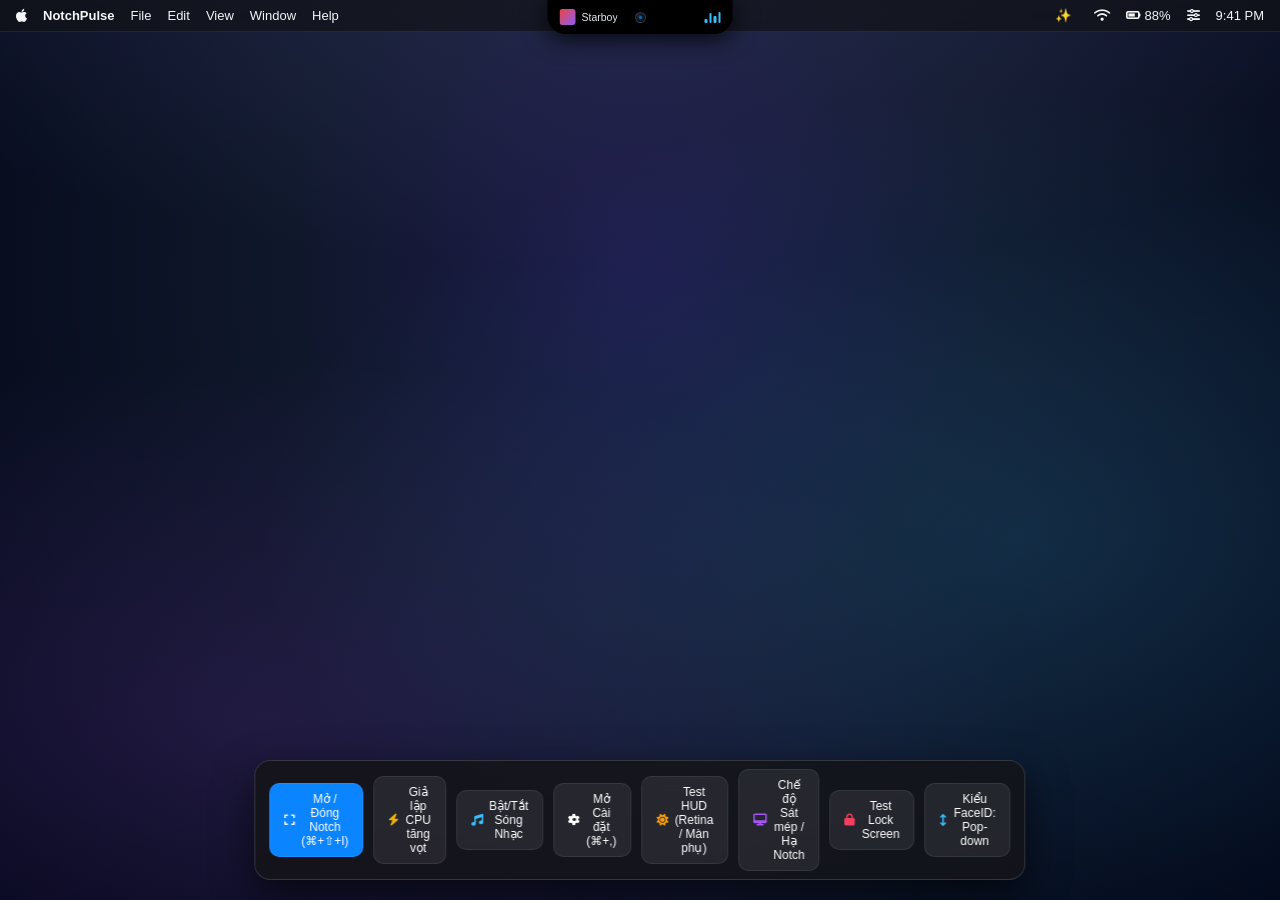
==== commit 801abaaa: "chore: prepare release v2.9.4.3 with clean calendar rows and updated notes" ====
--- a/simulator/index.html
+++ b/simulator/index.html
@@ -4,11 +4,11 @@
   <meta charset="UTF-8">
   <meta name="viewport" content="width=device-width, initial-scale=1.0">
   <title>NotchPulse - Interactive Web Simulator</title>
-  <link rel="stylesheet" href="style.css?v=2.9.4.2">
+  <link rel="stylesheet" href="style.css?v=2.9.4.3">
   <!-- Phosphor / Lucide Icons via SVG or CDN -->
   <link rel="stylesheet" href="https://cdnjs.cloudflare.com/ajax/libs/font-awesome/6.5.1/css/all.min.css">
 </head>
-<body class="bezel-mode">
+<body class="notch-mode">
 
   <!-- macOS Desktop Container -->
   <div class="desktop">
@@ -619,6 +619,6 @@
 
   </div>
 
-  <script src="app.js?v=2.9.4.2"></script>
+  <script src="app.js?v=2.9.4.3"></script>
 </body>
 </html>
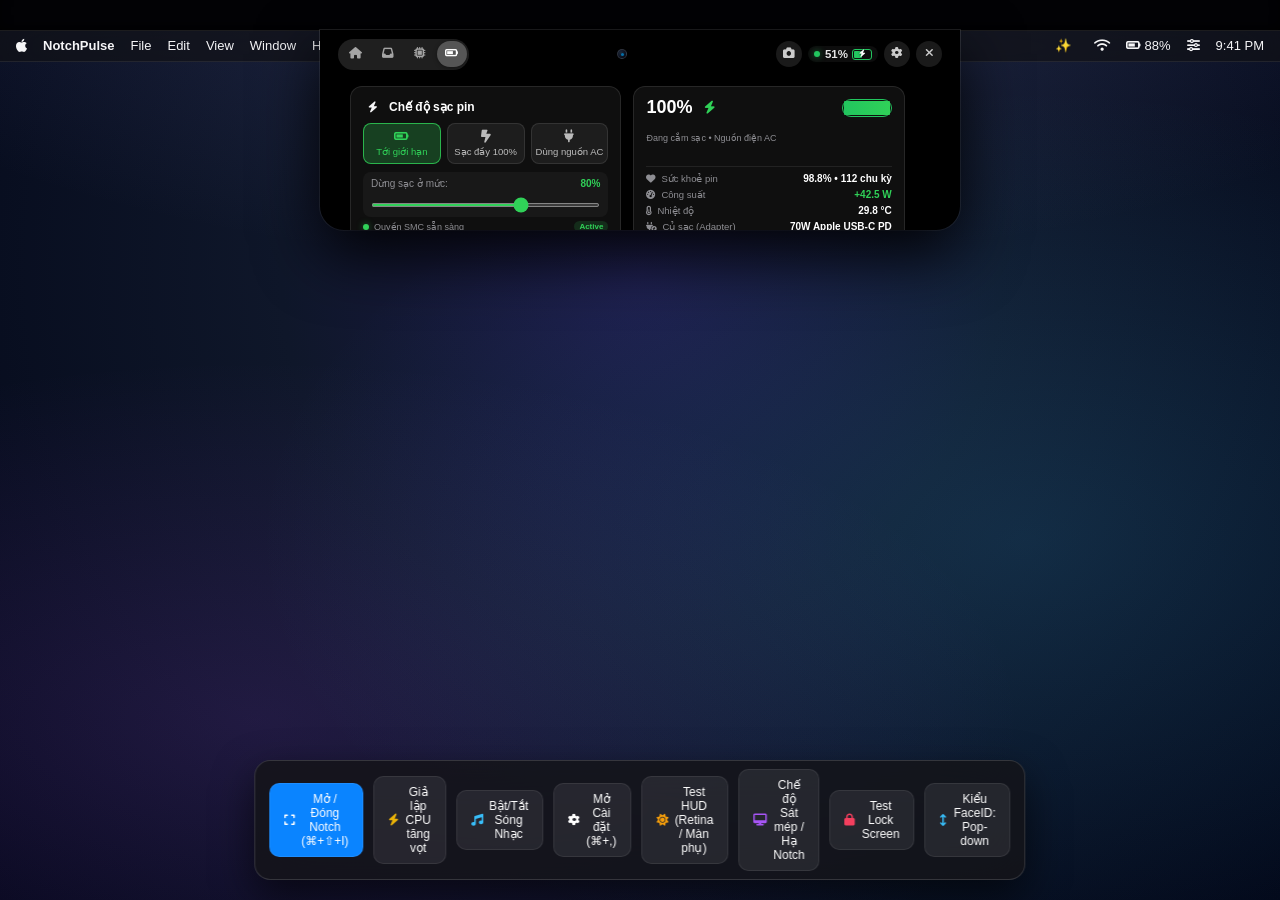
==== commit 6bc749ad: "feat(battery,faceid): Add Battery HUD tab with 3 charging modes and enforce hover-to-wake on lock sc" ====
--- a/simulator/index.html
+++ b/simulator/index.html
@@ -4,11 +4,11 @@
   <meta charset="UTF-8">
   <meta name="viewport" content="width=device-width, initial-scale=1.0">
   <title>NotchPulse - Interactive Web Simulator</title>
-  <link rel="stylesheet" href="style.css?v=2.9.4.3">
+  <link rel="stylesheet" href="style.css?v=2.9.4.6">
   <!-- Phosphor / Lucide Icons via SVG or CDN -->
   <link rel="stylesheet" href="https://cdnjs.cloudflare.com/ajax/libs/font-awesome/6.5.1/css/all.min.css">
 </head>
-<body class="notch-mode">
+<body class="bezel-mode">
 
   <!-- macOS Desktop Container -->
   <div class="desktop">
@@ -111,8 +111,12 @@
                 <i class="fa-solid fa-inbox"></i>
               </button>
               <!-- NEW STATS TAB -->
-              <button id="tabBtnStats" class="tab-btn active" data-tab="stats" title="System Monitor">
+              <button id="tabBtnStats" class="tab-btn" data-tab="stats" title="System Monitor">
                 <i class="fa-solid fa-microchip"></i>
+              </button>
+              <!-- NEW BATTERY TAB (3 MODES + HARDWARE TELEMETRY) -->
+              <button id="tabBtnBattery" class="tab-btn active" data-tab="battery" title="Battery & Smart Charging">
+                <i class="fa-solid fa-battery-three-quarters"></i>
               </button>
             </div>
 
@@ -394,6 +398,98 @@
                 </div>
               </div>
 
+            </div>
+          </div>
+
+          <!-- TAB 4: BATTERY PANE (3 CHARGING MODES + HARDWARE TELEMETRY) -->
+          <div id="tabPane-battery" class="tab-pane active">
+            <div class="battery-view">
+              <!-- Left Card: 3 Charging Modes -->
+              <div class="stat-card battery-card">
+                <div class="stat-header">
+                  <div class="stat-title-group">
+                    <div class="stat-icon-badge battery"><i class="fa-solid fa-bolt"></i></div>
+                    <span class="stat-name">Chế độ sạc pin</span>
+                  </div>
+                  <span id="batteryDesktopBadge" class="desktop-mode-badge" style="display: none;">Desktop Mode</span>
+                </div>
+
+                <!-- 3 Charging Mode Pills (Matching BatteryToolkit) -->
+                <div class="charging-mode-pills">
+                  <button id="modeBtnToLimit" class="mode-pill-btn active" data-mode="toLimit" onclick="selectChargingMode('toLimit')">
+                    <i class="fa-solid fa-battery-three-quarters"></i>
+                    <span>Tới giới hạn</span>
+                  </button>
+                  <button id="modeBtnToFull" class="mode-pill-btn" data-mode="toFull" onclick="selectChargingMode('toFull')">
+                    <i class="fa-solid fa-bolt-lightning"></i>
+                    <span>Sạc đầy 100%</span>
+                  </button>
+                  <button id="modeBtnInhibit" class="mode-pill-btn" data-mode="inhibit" onclick="selectChargingMode('inhibit')">
+                    <i class="fa-solid fa-plug"></i>
+                    <span>Dùng nguồn AC</span>
+                  </button>
+                </div>
+
+                <!-- Limit Slider Container -->
+                <div id="limitSliderContainer" class="limit-slider-card">
+                  <div class="limit-slider-header">
+                    <span>Dừng sạc ở mức:</span>
+                    <span id="limitPercentDisplay" class="limit-pct-val">80%</span>
+                  </div>
+                  <input type="range" id="chargeLimitRange" min="50" max="95" step="5" value="80" oninput="updateChargeLimit(this.value)">
+                </div>
+
+                <!-- Mode Info Banners -->
+                <div id="inhibitInfoBanner" class="battery-info-banner inhibit" style="display: none;">
+                  <i class="fa-solid fa-shield-halved"></i>
+                  <span>Đang chạy nguồn AC trực tiếp, sạc pin đã tạm ngắt để bảo vệ pin.</span>
+                </div>
+                <div id="toFullInfoBanner" class="battery-info-banner tofull" style="display: none;">
+                  <i class="fa-solid fa-bolt"></i>
+                  <span>Sạc pin tự do đến 100% không giới hạn.</span>
+                </div>
+
+                <!-- Helper Status -->
+                <div class="helper-status-row">
+                  <div class="status-dot green"></div>
+                  <span>Quyền SMC sẵn sàng</span>
+                  <span class="helper-active-tag">Active</span>
+                </div>
+              </div>
+
+              <!-- Right Card: Live Hardware Stats & Telemetry -->
+              <div class="stat-card battery-card">
+                <div class="stat-header">
+                  <div class="stat-title-group">
+                    <span id="liveBatPct" class="live-bat-number">100%</span>
+                    <i id="liveBatIcon" class="fa-solid fa-bolt live-bat-icon green"></i>
+                  </div>
+                  <div class="header-battery-icon-pill large">
+                    <div id="liveBatBar" class="header-battery-level-fill green" style="width: 100%;"></div>
+                  </div>
+                </div>
+
+                <div class="battery-status-subtext" id="liveBatStatusText">Đang cắm sạc • Nguồn điện AC</div>
+
+                <div class="battery-data-grid">
+                  <div class="data-row">
+                    <span class="row-label"><i class="fa-solid fa-heart"></i> Sức khoẻ pin</span>
+                    <span class="row-val" id="valHealth">98.8% • 112 chu kỳ</span>
+                  </div>
+                  <div class="data-row">
+                    <span class="row-label"><i class="fa-solid fa-gauge-high"></i> Công suất</span>
+                    <span class="row-val green" id="valWattage">+42.5 W</span>
+                  </div>
+                  <div class="data-row">
+                    <span class="row-label"><i class="fa-solid fa-temperature-half"></i> Nhiệt độ</span>
+                    <span class="row-val" id="valTemp">29.8 °C</span>
+                  </div>
+                  <div class="data-row">
+                    <span class="row-label"><i class="fa-solid fa-plug-circle-bolt"></i> Củ sạc (Adapter)</span>
+                    <span class="row-val" id="valAdapter">70W Apple USB-C PD</span>
+                  </div>
+                </div>
+              </div>
             </div>
           </div>
 
@@ -583,8 +679,8 @@
         <div class="glow-circle-right"></div>
       </div>
       
-      <!-- Top FaceID Notch (Pop-down / Inline) -->
-      <div id="lockFaceIDNotch" class="lock-faceid-container pop-down" onclick="toggleFaceIDStyle()" title="Nhấp để đổi giữa Pop-down và Inline">
+      <!-- Top FaceID Notch (Inline on Mac & External Displays) -->
+      <div id="lockFaceIDNotch" class="lock-faceid-container inline">
         <div class="lock-faceid-content">
           <div class="lock-faceid-wing-left">
             <i class="fa-solid fa-face-smile lock-faceid-icon"></i>
@@ -619,6 +715,6 @@
 
   </div>
 
-  <script src="app.js?v=2.9.4.3"></script>
+  <script src="app.js?v=2.9.4.6"></script>
 </body>
 </html>
--- a/simulator/style.css
+++ b/simulator/style.css
@@ -1636,3 +1636,222 @@
   font-size: 28px;
   cursor: pointer;
 }
+
+/* ==========================================
+   BATTERY & SMART CHARGING HUD STYLES
+   ========================================== */
+.battery-view {
+  display: grid;
+  grid-template-columns: 1fr 1fr;
+  gap: 12px;
+  padding: 8px 16px;
+  height: 145px;
+  box-sizing: border-box;
+}
+
+.battery-card {
+  padding: 10px 12px !important;
+  display: flex;
+  flex-direction: column;
+  justify-content: space-between;
+}
+
+.charging-mode-pills {
+  display: grid;
+  grid-template-columns: 1fr 1fr 1fr;
+  gap: 6px;
+  margin: 6px 0;
+}
+
+.mode-pill-btn {
+  background: rgba(255, 255, 255, 0.06);
+  border: 1px solid rgba(255, 255, 255, 0.1);
+  border-radius: 8px;
+  padding: 6px 4px;
+  color: rgba(255, 255, 255, 0.7);
+  display: flex;
+  flex-direction: column;
+  align-items: center;
+  gap: 3px;
+  cursor: pointer;
+  transition: all 0.2s cubic-bezier(0.16, 1, 0.3, 1);
+}
+
+.mode-pill-btn i {
+  font-size: 13px;
+}
+
+.mode-pill-btn span {
+  font-size: 9.5px;
+  font-weight: 500;
+  white-space: nowrap;
+}
+
+.mode-pill-btn:hover {
+  background: rgba(255, 255, 255, 0.12);
+  color: #fff;
+}
+
+.mode-pill-btn.active {
+  background: rgba(48, 209, 88, 0.25);
+  border-color: rgba(48, 209, 88, 0.8);
+  color: #30d158;
+}
+
+.limit-slider-card {
+  background: rgba(255, 255, 255, 0.04);
+  border-radius: 8px;
+  padding: 6px 8px;
+  margin-top: 2px;
+}
+
+.limit-slider-header {
+  display: flex;
+  justify-content: space-between;
+  font-size: 10px;
+  color: #8e8e93;
+  margin-bottom: 4px;
+}
+
+.limit-pct-val {
+  color: #30d158;
+  font-weight: 700;
+}
+
+.limit-slider-card input[type="range"] {
+  width: 100%;
+  accent-color: #30d158;
+  height: 4px;
+  cursor: pointer;
+}
+
+.battery-info-banner {
+  padding: 6px 8px;
+  border-radius: 8px;
+  font-size: 9.5px;
+  display: flex;
+  align-items: center;
+  gap: 6px;
+  margin-top: 4px;
+  line-height: 1.25;
+}
+
+.battery-info-banner.inhibit {
+  background: rgba(6, 182, 212, 0.12);
+  color: #22d3ee;
+  border: 1px solid rgba(6, 182, 212, 0.2);
+}
+
+.battery-info-banner.tofull {
+  background: rgba(234, 179, 8, 0.12);
+  color: #fde047;
+  border: 1px solid rgba(234, 179, 8, 0.2);
+}
+
+.helper-status-row {
+  display: flex;
+  align-items: center;
+  gap: 5px;
+  font-size: 9px;
+  color: #8e8e93;
+  margin-top: 4px;
+}
+
+.status-dot {
+  width: 6px;
+  height: 6px;
+  border-radius: 50%;
+}
+
+.status-dot.green {
+  background: #30d158;
+  box-shadow: 0 0 6px rgba(48, 209, 88, 0.5);
+}
+
+.helper-active-tag {
+  margin-left: auto;
+  font-size: 8px;
+  font-weight: 700;
+  color: #30d158;
+  background: rgba(48, 209, 88, 0.15);
+  padding: 1px 5px;
+  border-radius: 10px;
+}
+
+.desktop-mode-badge {
+  font-size: 8.5px;
+  font-weight: 700;
+  color: #06b6d4;
+  background: rgba(6, 182, 212, 0.16);
+  padding: 2px 6px;
+  border-radius: 10px;
+  border: 1px solid rgba(6, 182, 212, 0.3);
+}
+
+.live-bat-number {
+  font-size: 18px;
+  font-weight: 800;
+  color: #fff;
+  font-family: -apple-system, BlinkMacSystemFont, sans-serif;
+}
+
+.live-bat-icon {
+  font-size: 13px;
+  margin-left: 6px;
+}
+
+.live-bat-icon.green {
+  color: #30d158;
+}
+
+.header-battery-icon-pill.large {
+  width: 50px;
+  height: 18px;
+  border-radius: 9px;
+}
+
+.header-battery-level-fill.green {
+  background: linear-gradient(90deg, #22c55e, #30d158);
+}
+
+.battery-status-subtext {
+  font-size: 9px;
+  color: #8e8e93;
+  margin-top: -2px;
+}
+
+.battery-data-grid {
+  display: flex;
+  flex-direction: column;
+  gap: 5px;
+  margin-top: 6px;
+  border-top: 1px solid rgba(255, 255, 255, 0.08);
+  padding-top: 6px;
+}
+
+.battery-data-grid .data-row {
+  display: flex;
+  justify-content: space-between;
+  align-items: center;
+  font-size: 10px;
+}
+
+.battery-data-grid .row-label {
+  color: #8e8e93;
+  display: flex;
+  align-items: center;
+  gap: 5px;
+  font-size: 9.5px;
+}
+
+.battery-data-grid .row-val {
+  color: #fff;
+  font-weight: 600;
+  font-size: 10px;
+}
+
+.battery-data-grid .row-val.green {
+  color: #30d158;
+  font-weight: 700;
+}
+
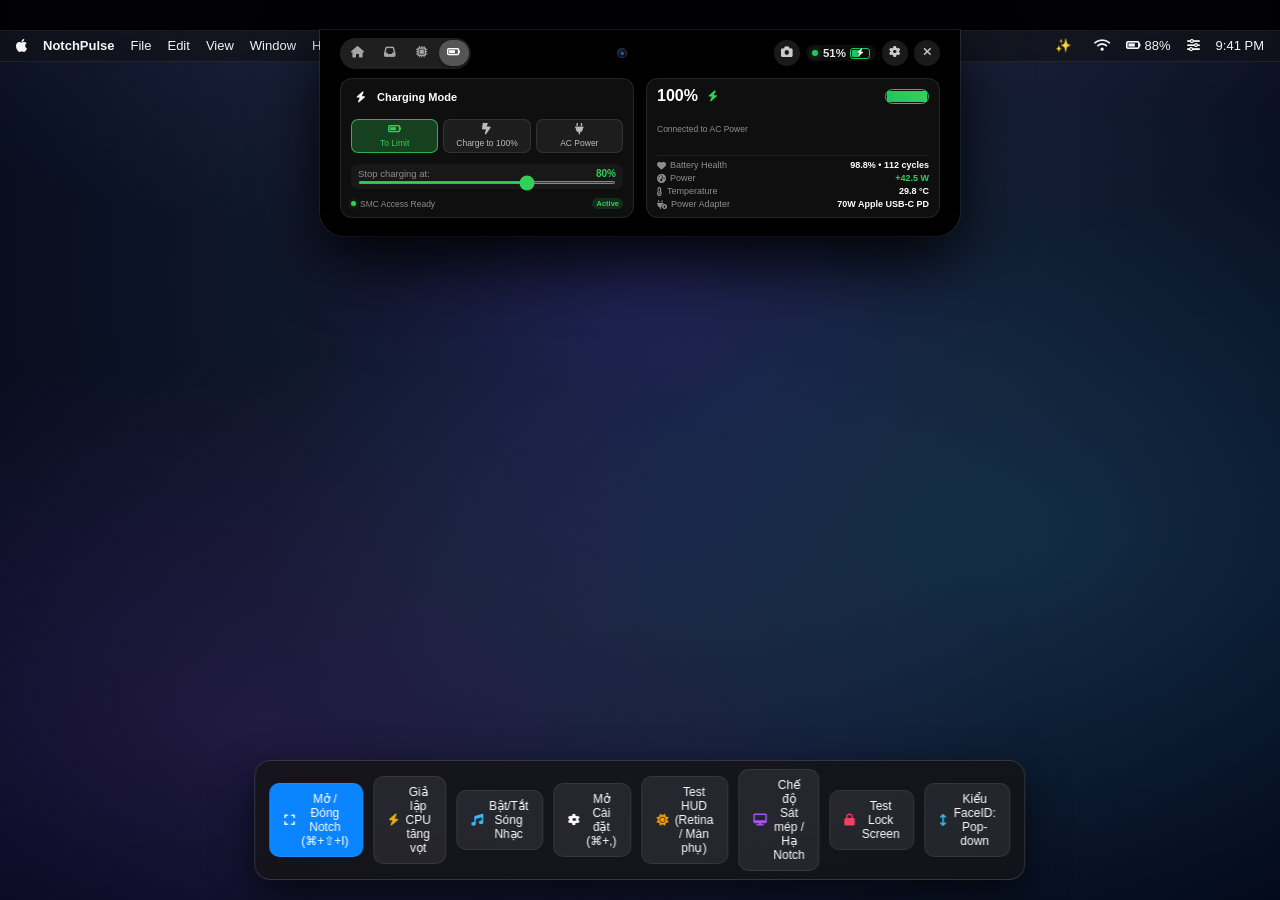
==== commit 35f96d8f: "feat(ui): complete English localization, add shelf pin button, and add hover tab retention setting" ====
--- a/simulator/index.html
+++ b/simulator/index.html
@@ -409,7 +409,7 @@
                 <div class="stat-header">
                   <div class="stat-title-group">
                     <div class="stat-icon-badge battery"><i class="fa-solid fa-bolt"></i></div>
-                    <span class="stat-name">Chế độ sạc pin</span>
+                    <span class="stat-name">Charging Mode</span>
                   </div>
                   <span id="batteryDesktopBadge" class="desktop-mode-badge" style="display: none;">Desktop Mode</span>
                 </div>
@@ -418,22 +418,22 @@
                 <div class="charging-mode-pills">
                   <button id="modeBtnToLimit" class="mode-pill-btn active" data-mode="toLimit" onclick="selectChargingMode('toLimit')">
                     <i class="fa-solid fa-battery-three-quarters"></i>
-                    <span>Tới giới hạn</span>
+                    <span>To Limit</span>
                   </button>
                   <button id="modeBtnToFull" class="mode-pill-btn" data-mode="toFull" onclick="selectChargingMode('toFull')">
                     <i class="fa-solid fa-bolt-lightning"></i>
-                    <span>Sạc đầy 100%</span>
+                    <span>Charge to 100%</span>
                   </button>
                   <button id="modeBtnInhibit" class="mode-pill-btn" data-mode="inhibit" onclick="selectChargingMode('inhibit')">
                     <i class="fa-solid fa-plug"></i>
-                    <span>Dùng nguồn AC</span>
+                    <span>AC Power</span>
                   </button>
                 </div>
 
                 <!-- Limit Slider Container -->
                 <div id="limitSliderContainer" class="limit-slider-card">
                   <div class="limit-slider-header">
-                    <span>Dừng sạc ở mức:</span>
+                    <span>Stop charging at:</span>
                     <span id="limitPercentDisplay" class="limit-pct-val">80%</span>
                   </div>
                   <input type="range" id="chargeLimitRange" min="50" max="95" step="5" value="80" oninput="updateChargeLimit(this.value)">
@@ -442,17 +442,17 @@
                 <!-- Mode Info Banners -->
                 <div id="inhibitInfoBanner" class="battery-info-banner inhibit" style="display: none;">
                   <i class="fa-solid fa-shield-halved"></i>
-                  <span>Đang chạy nguồn AC trực tiếp, sạc pin đã tạm ngắt để bảo vệ pin.</span>
+                  <span>Running directly on AC power; charging is paused to protect battery.</span>
                 </div>
                 <div id="toFullInfoBanner" class="battery-info-banner tofull" style="display: none;">
                   <i class="fa-solid fa-bolt"></i>
-                  <span>Sạc pin tự do đến 100% không giới hạn.</span>
+                  <span>Unrestricted charging up to 100%.</span>
                 </div>
 
                 <!-- Helper Status -->
                 <div class="helper-status-row">
                   <div class="status-dot green"></div>
-                  <span>Quyền SMC sẵn sàng</span>
+                  <span>SMC Access Ready</span>
                   <span class="helper-active-tag">Active</span>
                 </div>
               </div>
@@ -469,23 +469,23 @@
                   </div>
                 </div>
 
-                <div class="battery-status-subtext" id="liveBatStatusText">Đang cắm sạc • Nguồn điện AC</div>
+                <div class="battery-status-subtext" id="liveBatStatusText">Connected to AC Power</div>
 
                 <div class="battery-data-grid">
                   <div class="data-row">
-                    <span class="row-label"><i class="fa-solid fa-heart"></i> Sức khoẻ pin</span>
-                    <span class="row-val" id="valHealth">98.8% • 112 chu kỳ</span>
+                    <span class="row-label"><i class="fa-solid fa-heart"></i> Battery Health</span>
+                    <span class="row-val" id="valHealth">98.8% • 112 cycles</span>
                   </div>
                   <div class="data-row">
-                    <span class="row-label"><i class="fa-solid fa-gauge-high"></i> Công suất</span>
+                    <span class="row-label"><i class="fa-solid fa-gauge-high"></i> Power</span>
                     <span class="row-val green" id="valWattage">+42.5 W</span>
                   </div>
                   <div class="data-row">
-                    <span class="row-label"><i class="fa-solid fa-temperature-half"></i> Nhiệt độ</span>
+                    <span class="row-label"><i class="fa-solid fa-temperature-half"></i> Temperature</span>
                     <span class="row-val" id="valTemp">29.8 °C</span>
                   </div>
                   <div class="data-row">
-                    <span class="row-label"><i class="fa-solid fa-plug-circle-bolt"></i> Củ sạc (Adapter)</span>
+                    <span class="row-label"><i class="fa-solid fa-plug-circle-bolt"></i> Power Adapter</span>
                     <span class="row-val" id="valAdapter">70W Apple USB-C PD</span>
                   </div>
                 </div>
--- a/simulator/style.css
+++ b/simulator/style.css
@@ -204,7 +204,7 @@
 /* Open State: 640px x 200px (Plenty of room for tabs, camera, and cards) */
 .notch.open {
   width: 640px;
-  height: 200px;
+  height: 206px;
   border-bottom-left-radius: 24px;
   border-bottom-right-radius: 24px;
   box-shadow: 0 24px 64px rgba(0, 0, 0, 0.95), 0 0 0 1px rgba(255, 255, 255, 0.12);
@@ -358,10 +358,10 @@
    ========================================== */
 .notch-open-content {
   width: 640px;
-  height: 200px;
+  height: 100%;
   display: none;
   flex-direction: column;
-  padding: 8px 14px 12px 14px;
+  padding: 6px 16px 14px 16px;
   box-sizing: border-box;
 }
 
@@ -1644,45 +1644,57 @@
   display: grid;
   grid-template-columns: 1fr 1fr;
   gap: 12px;
-  padding: 8px 16px;
-  height: 145px;
+  padding: 0 4px 4px 4px;
+  width: 100%;
+  height: 100%;
   box-sizing: border-box;
+  min-height: 0;
 }
 
 .battery-card {
-  padding: 10px 12px !important;
+  padding: 8px 10px !important;
   display: flex;
   flex-direction: column;
   justify-content: space-between;
+  box-sizing: border-box;
+  overflow: hidden;
+}
+
+.battery-card .stat-header {
+  margin-bottom: 2px;
+}
+
+.battery-card .stat-name {
+  font-size: 11px;
 }
 
 .charging-mode-pills {
   display: grid;
   grid-template-columns: 1fr 1fr 1fr;
-  gap: 6px;
-  margin: 6px 0;
+  gap: 5px;
+  margin: 3px 0;
 }
 
 .mode-pill-btn {
   background: rgba(255, 255, 255, 0.06);
   border: 1px solid rgba(255, 255, 255, 0.1);
-  border-radius: 8px;
-  padding: 6px 4px;
+  border-radius: 7px;
+  padding: 4px 2px;
   color: rgba(255, 255, 255, 0.7);
   display: flex;
   flex-direction: column;
   align-items: center;
-  gap: 3px;
+  gap: 2.5px;
   cursor: pointer;
   transition: all 0.2s cubic-bezier(0.16, 1, 0.3, 1);
 }
 
 .mode-pill-btn i {
-  font-size: 13px;
+  font-size: 11.5px;
 }
 
 .mode-pill-btn span {
-  font-size: 9.5px;
+  font-size: 8.5px;
   font-weight: 500;
   white-space: nowrap;
 }
@@ -1700,40 +1712,43 @@
 
 .limit-slider-card {
   background: rgba(255, 255, 255, 0.04);
-  border-radius: 8px;
-  padding: 6px 8px;
-  margin-top: 2px;
+  border-radius: 7px;
+  padding: 4px 7px;
+  margin-top: 1px;
 }
 
 .limit-slider-header {
   display: flex;
   justify-content: space-between;
-  font-size: 10px;
+  font-size: 9.5px;
   color: #8e8e93;
-  margin-bottom: 4px;
+  margin-bottom: 2px;
 }
 
 .limit-pct-val {
   color: #30d158;
   font-weight: 700;
+  font-size: 10px;
 }
 
 .limit-slider-card input[type="range"] {
   width: 100%;
   accent-color: #30d158;
-  height: 4px;
+  height: 3px;
   cursor: pointer;
+  margin: 1px 0;
+  display: block;
 }
 
 .battery-info-banner {
-  padding: 6px 8px;
-  border-radius: 8px;
-  font-size: 9.5px;
-  display: flex;
-  align-items: center;
-  gap: 6px;
-  margin-top: 4px;
-  line-height: 1.25;
+  padding: 4px 6px;
+  border-radius: 7px;
+  font-size: 8.5px;
+  display: flex;
+  align-items: center;
+  gap: 5px;
+  margin-top: 2px;
+  line-height: 1.2;
 }
 
 .battery-info-banner.inhibit {
@@ -1751,53 +1766,53 @@
 .helper-status-row {
   display: flex;
   align-items: center;
-  gap: 5px;
-  font-size: 9px;
+  gap: 4px;
+  font-size: 8.5px;
   color: #8e8e93;
-  margin-top: 4px;
+  margin-top: 2px;
 }
 
 .status-dot {
-  width: 6px;
-  height: 6px;
+  width: 5px;
+  height: 5px;
   border-radius: 50%;
 }
 
 .status-dot.green {
   background: #30d158;
-  box-shadow: 0 0 6px rgba(48, 209, 88, 0.5);
+  box-shadow: 0 0 5px rgba(48, 209, 88, 0.5);
 }
 
 .helper-active-tag {
   margin-left: auto;
-  font-size: 8px;
+  font-size: 7.5px;
   font-weight: 700;
   color: #30d158;
   background: rgba(48, 209, 88, 0.15);
-  padding: 1px 5px;
-  border-radius: 10px;
+  padding: 1px 4px;
+  border-radius: 6px;
 }
 
 .desktop-mode-badge {
-  font-size: 8.5px;
+  font-size: 8px;
   font-weight: 700;
   color: #06b6d4;
   background: rgba(6, 182, 212, 0.16);
-  padding: 2px 6px;
-  border-radius: 10px;
+  padding: 1.5px 5px;
+  border-radius: 8px;
   border: 1px solid rgba(6, 182, 212, 0.3);
 }
 
 .live-bat-number {
-  font-size: 18px;
+  font-size: 16px;
   font-weight: 800;
   color: #fff;
   font-family: -apple-system, BlinkMacSystemFont, sans-serif;
 }
 
 .live-bat-icon {
-  font-size: 13px;
-  margin-left: 6px;
+  font-size: 11px;
+  margin-left: 4px;
 }
 
 .live-bat-icon.green {
@@ -1805,9 +1820,9 @@
 }
 
 .header-battery-icon-pill.large {
-  width: 50px;
-  height: 18px;
-  border-radius: 9px;
+  width: 44px;
+  height: 15px;
+  border-radius: 8px;
 }
 
 .header-battery-level-fill.green {
@@ -1815,39 +1830,40 @@
 }
 
 .battery-status-subtext {
+  font-size: 8.5px;
+  color: #8e8e93;
+  margin-top: 0px;
+  margin-bottom: 2px;
+}
+
+.battery-data-grid {
+  display: flex;
+  flex-direction: column;
+  gap: 3px;
+  margin-top: 3px;
+  border-top: 1px solid rgba(255, 255, 255, 0.08);
+  padding-top: 4px;
+}
+
+.battery-data-grid .data-row {
+  display: flex;
+  justify-content: space-between;
+  align-items: center;
   font-size: 9px;
-  color: #8e8e93;
-  margin-top: -2px;
-}
-
-.battery-data-grid {
-  display: flex;
-  flex-direction: column;
-  gap: 5px;
-  margin-top: 6px;
-  border-top: 1px solid rgba(255, 255, 255, 0.08);
-  padding-top: 6px;
-}
-
-.battery-data-grid .data-row {
-  display: flex;
-  justify-content: space-between;
-  align-items: center;
-  font-size: 10px;
 }
 
 .battery-data-grid .row-label {
   color: #8e8e93;
   display: flex;
   align-items: center;
-  gap: 5px;
-  font-size: 9.5px;
+  gap: 4px;
+  font-size: 9px;
 }
 
 .battery-data-grid .row-val {
   color: #fff;
   font-weight: 600;
-  font-size: 10px;
+  font-size: 9px;
 }
 
 .battery-data-grid .row-val.green {
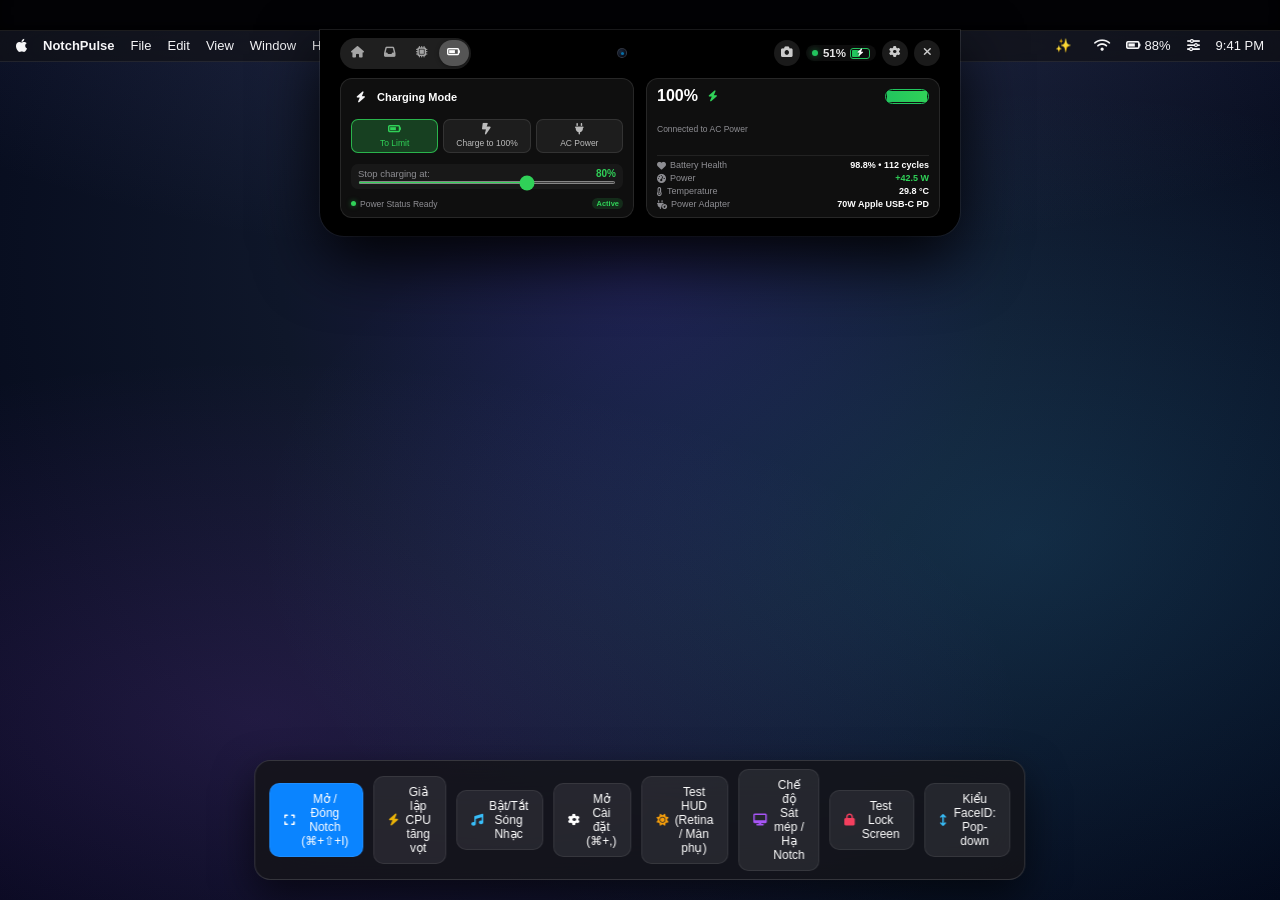
==== commit 621a4603: "docs: remove incorrect SMC custom charging limits and update README and header SVG to Power Status" ====
--- a/simulator/index.html
+++ b/simulator/index.html
@@ -452,7 +452,7 @@
                 <!-- Helper Status -->
                 <div class="helper-status-row">
                   <div class="status-dot green"></div>
-                  <span>SMC Access Ready</span>
+                  <span>Power Status Ready</span>
                   <span class="helper-active-tag">Active</span>
                 </div>
               </div>
